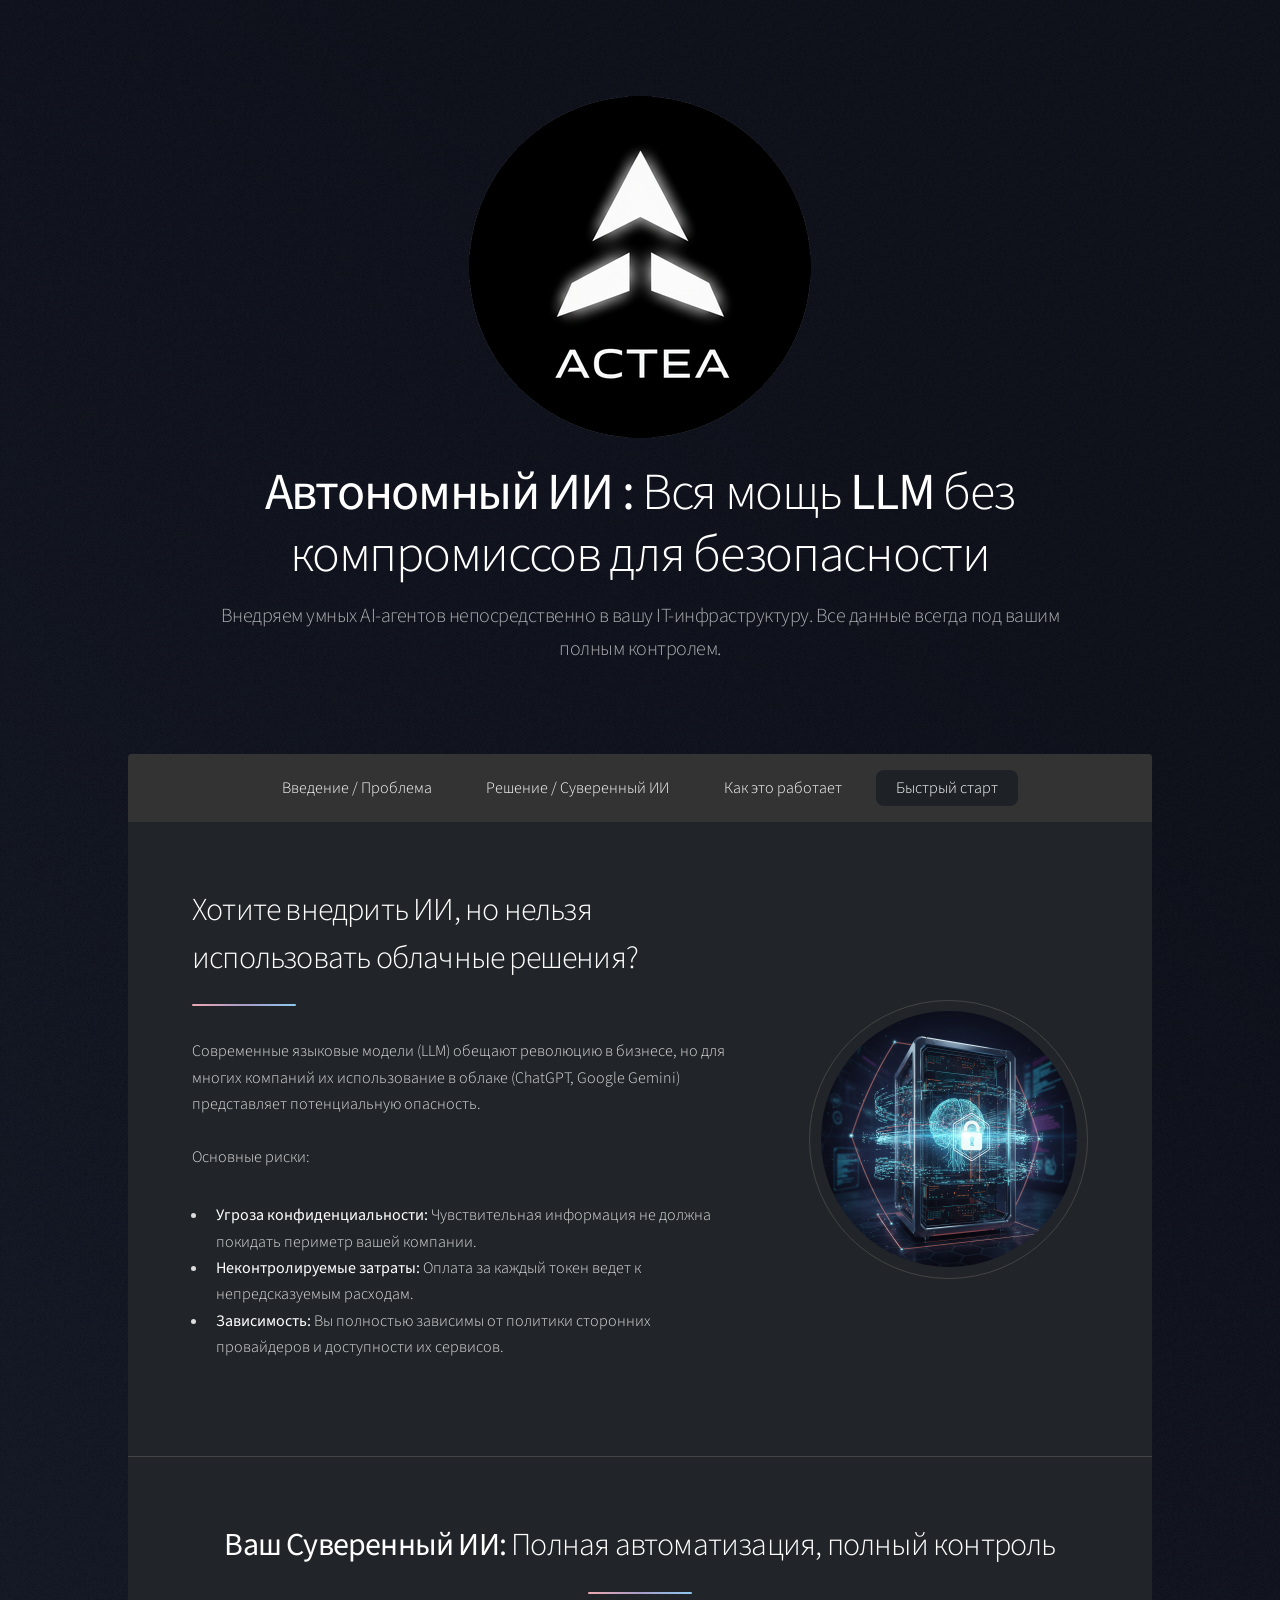
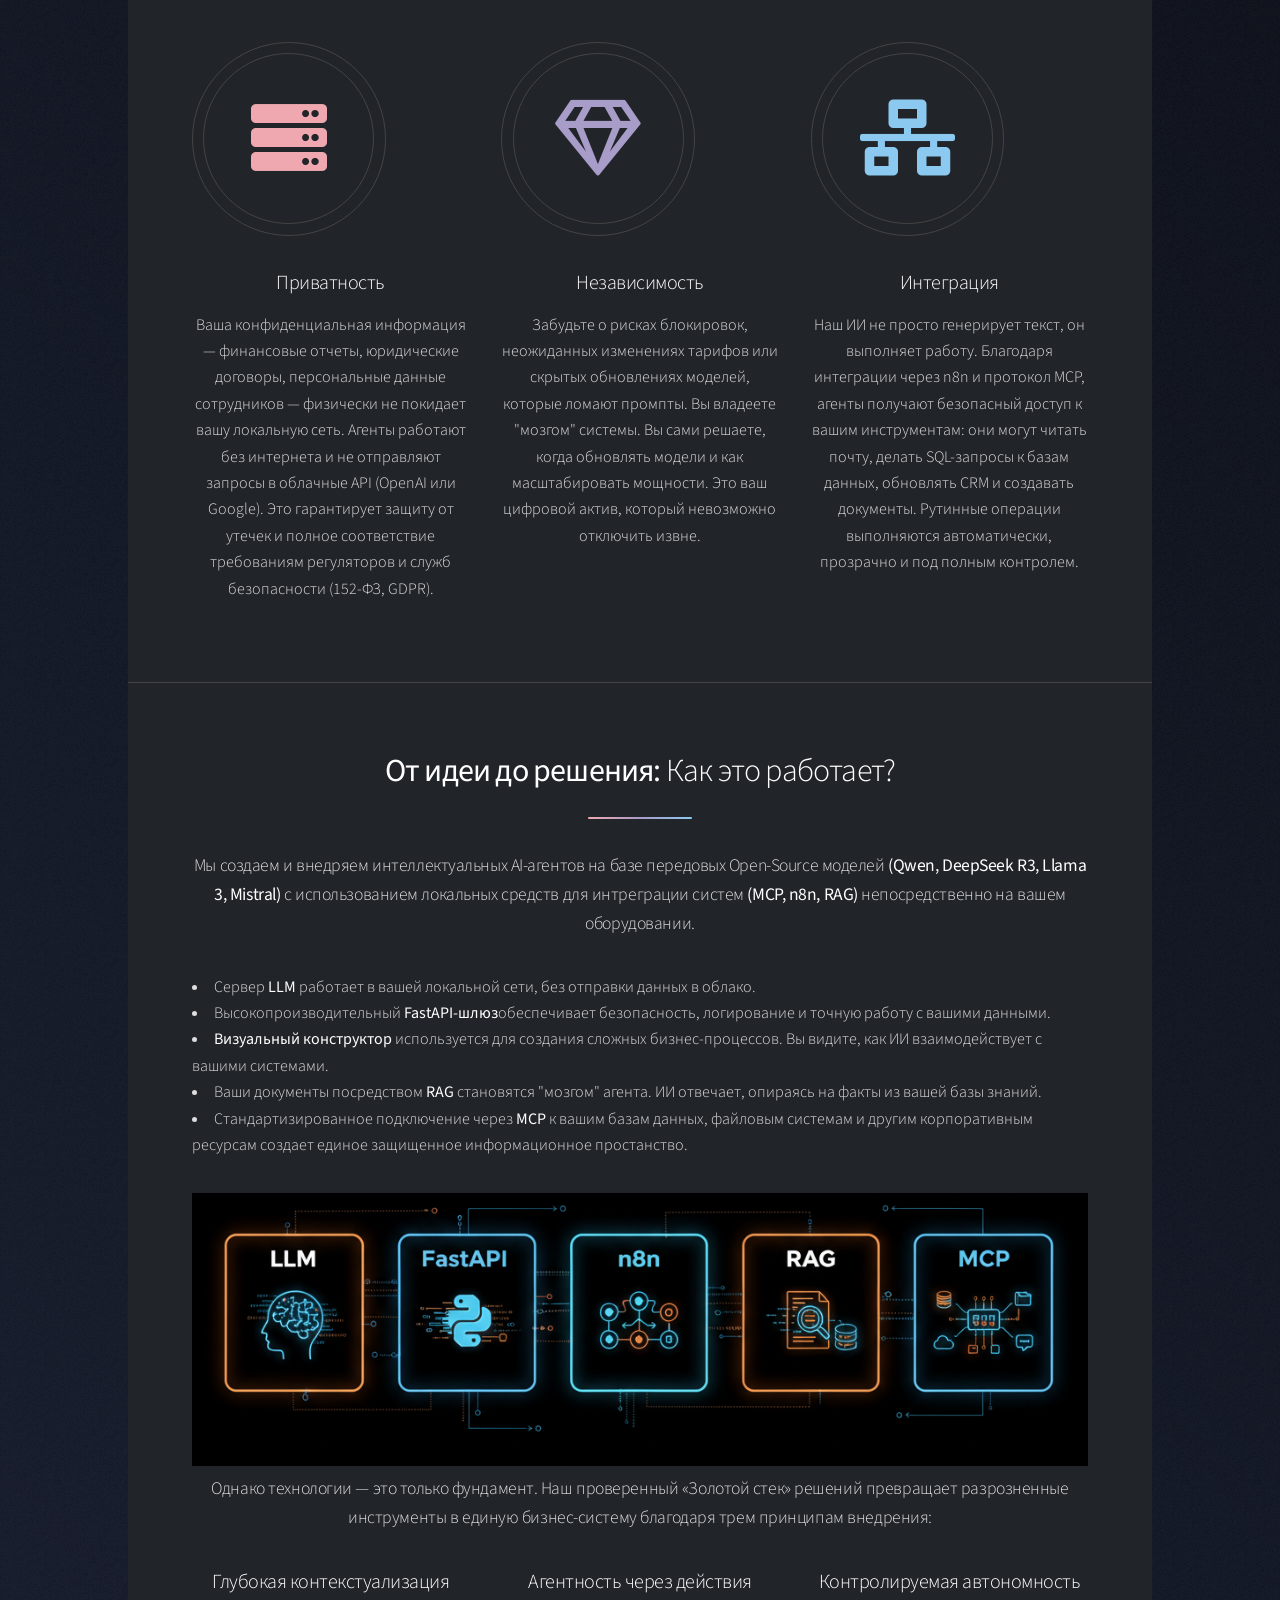
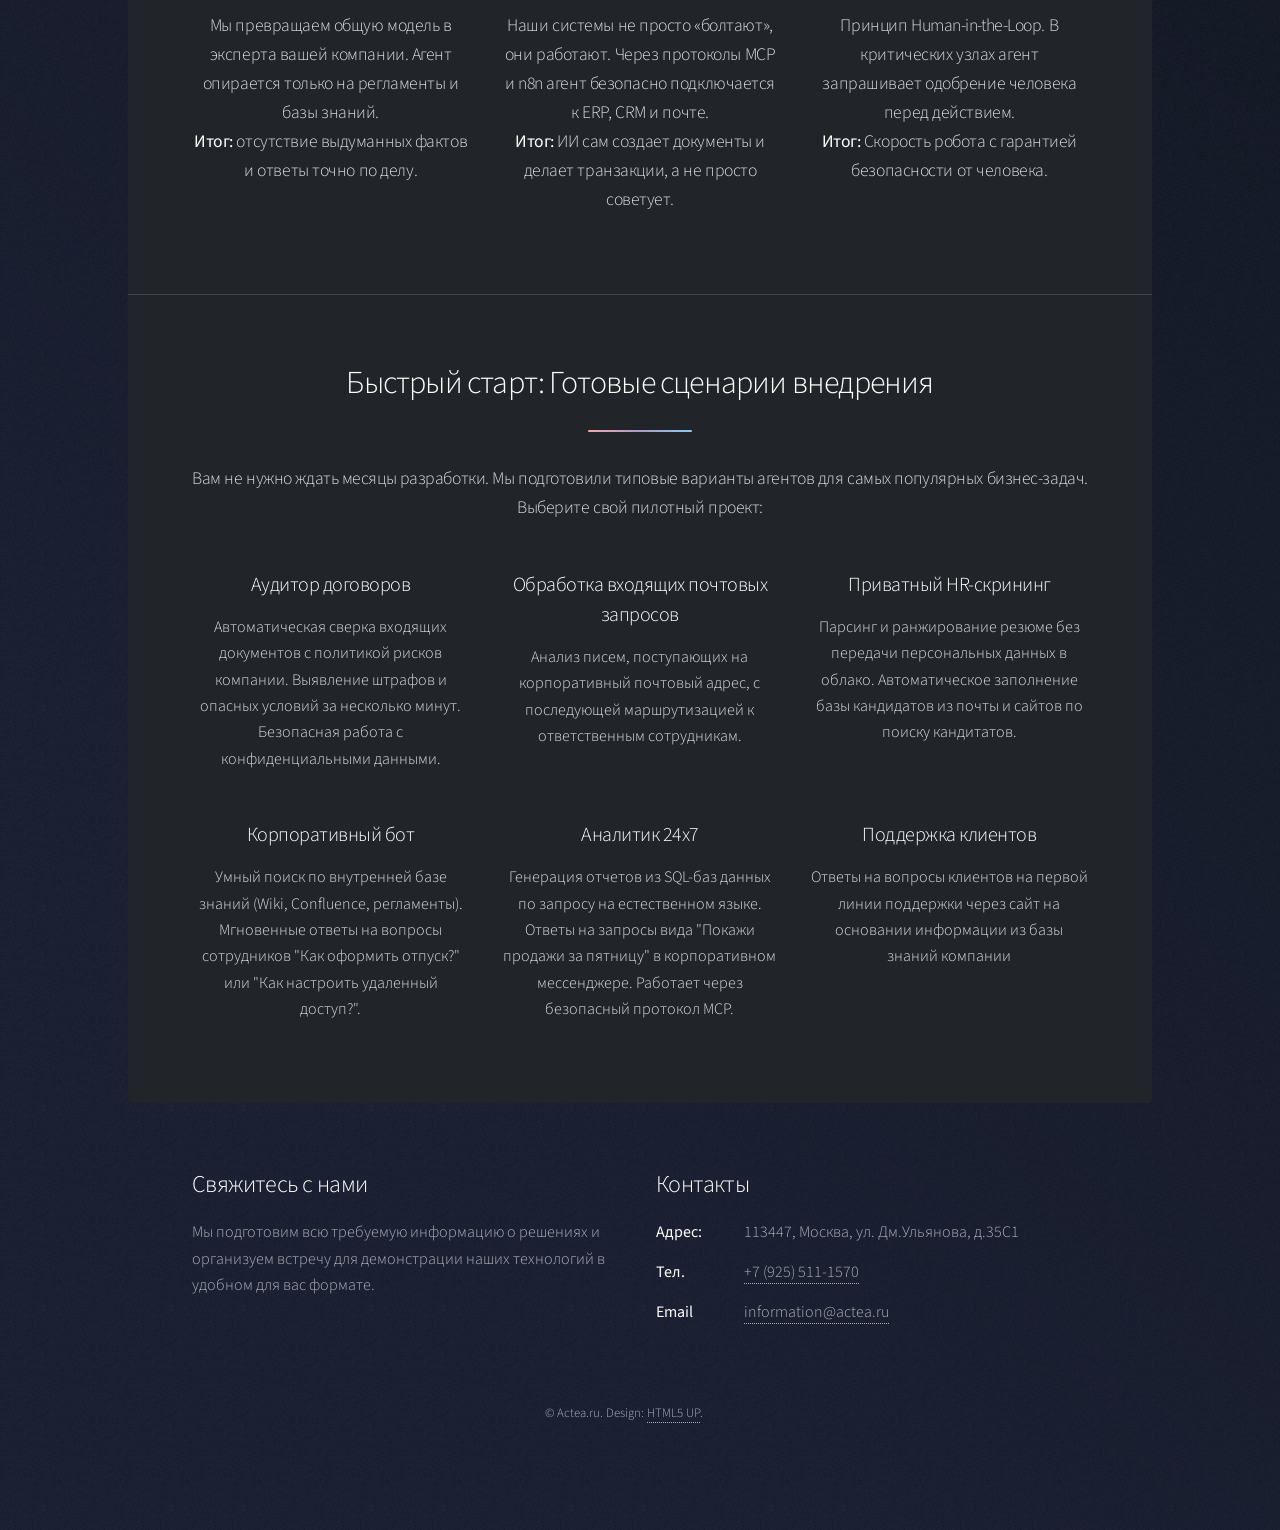
==== index.html @ 03819a0b "tg preview" ====
<!DOCTYPE HTML>

<html>
	<head>
		<title>Actea.ru - AI Агенты внутри компании</title>
		<meta property="og:title" content="Actea.ru - AI Агенты внутри компании" />
		<meta property="og:description" content="Автономный ИИ : Вся мощь LLM без компромиссов для безопасности" />
		<meta property="og:image" content="https://actea.ru" />
		<meta property="og:url" content="https://actea.ru" />
		<meta property="og:type" content="website" />

		<meta charset="utf-8" />
		<meta name="viewport" content="width=device-width, initial-scale=1, user-scalable=no" />
		<link rel="stylesheet" href="assets/css/main.css" />
		<noscript><link rel="stylesheet" href="assets/css/noscript.css" /></noscript>
		<link rel="icon" href="images/favikon.svg" type="image/svg+xml" sizes="any">
	</head>
	<body class="is-preload">


		<!-- Wrapper -->
			<div id="wrapper">

				<!-- Header -->
					<header id="header" class="alt">
						<span class="logo"><img src="images/logo.png" alt="" /></span>
						<h1><strong>Автономный ИИ :</strong> Вся мощь <strong>LLM</strong> без компромиссов для безопасности</h1>
						<p>Внедряем умных AI-агентов непосредственно в вашу IT-инфраструктуру. Все данные всегда под вашим полным контролем.</p>	
					</header>

				<!-- Nav -->
					<nav id="nav">
						<ul>
							<li><a href="#intro" class="active">Введение / Проблема</a></li>
							<li><a href="#first">Решение / Суверенный ИИ</a></li>
							<li><a href="#second">Как это работает</a></li>
							<li><a href="#cta">Быстрый старт</a></li>
						</ul>
					</nav>

				<!-- Main -->
					<div id="main">

						<!-- Introduction -->
							<section id="intro" class="main">
								<div class="spotlight">
									<div class="content">
										<header class="major">
											<h2>Хотите внедрить ИИ, но нельзя использовать облачные решения?</h2>
										</header>
										<p>Современные языковые модели (LLM) обещают революцию в бизнесе, но для многих компаний их использование в облаке (ChatGPT, Google Gemini) представляет потенциальную опасность.<br/><br/>
										Основные риски:
										<ul>  
											<li><strong>Угроза конфиденциальности:</strong> Чувствительная информация не должна покидать периметр вашей компании.</li>
											<li><strong>Неконтролируемые затраты:</strong> Оплата за каждый токен ведет к непредсказуемым расходам.</li>
											<li><strong>Зависимость:</strong> Вы полностью зависимы от политики сторонних провайдеров и доступности их сервисов.</li>
											</p>

									</div>
									<span class="image"><img src="images/pic01.png"  alt="" /></span>
								</div>
							</section>

						<!-- First Section -->
							<section id="first" class="main special">
								<header class="major">
									<h2> <strong>Ваш Суверенный ИИ:</strong> Полная автоматизация, полный контроль</h2>
								</header>
								<ul class="features">
									<li>
										<span class="icon solid major style1 fa-server"></span>
										<h3>Приватность</h3>
										<p>Ваша конфиденциальная информация — финансовые отчеты, юридические договоры, персональные данные сотрудников — физически не покидает вашу локальную сеть. Агенты работают без интернета и не отправляют запросы в облачные API (OpenAI или Google). Это гарантирует защиту от утечек и полное соответствие требованиям регуляторов и служб безопасности (152-ФЗ, GDPR).</p>
									</li>
									<li>
										<span class="icon major style3 fa-gem"></span>
										<h3>Независимость</h3>
										<p>Забудьте о рисках блокировок, неожиданных изменениях тарифов или скрытых обновлениях моделей, которые ломают промпты. Вы владеете "мозгом" системы. Вы сами решаете, когда обновлять модели и как масштабировать мощности. Это ваш цифровой актив, который невозможно отключить извне.</p>
									</li>
									<li>
										<span class="icon solid major style5  fa-network-wired"></span>
										<h3> Интеграция</h3>
										<p>Наш ИИ не просто генерирует текст, он выполняет работу. Благодаря интеграции через n8n и протокол MCP, агенты получают безопасный доступ к вашим инструментам: они могут читать почту, делать SQL-запросы к базам данных, обновлять CRM и создавать документы. Рутинные операции выполняются автоматически, прозрачно и под полным контролем.</p>
									</li>
								</ul>

							</section>

						<!-- Second Section -->
							<section id="second" class="main special">
								<header class="major">
									<h2><strong>От идеи до решения:</strong> Как это работает?</h2>
									<p>Мы создаем и внедряем интеллектуальных AI-агентов на базе передовых Open-Source моделей <strong>(Qwen, DeepSeek R3, Llama 3, Mistral)</strong> с использованием  локальных средств для интреграции систем <strong>(MCP, n8n, RAG)</strong> непосредственно на вашем оборудовании. 
									<li>Сервер <strong>LLM</strong> работает в вашей локальной сети, без отправки данных в облако.
									<li>Высокопроизводительный <strong>FastAPI-шлюз</strong>обеспечивает безопасность, логирование и точную работу с вашими данными. </li>
									<li><strong>Визуальный конструктор</strong> используется для создания сложных бизнес-процессов. Вы видите, как ИИ взаимодействует с вашими системами. </li>
									<li>Ваши документы посредством <strong>RAG</strong> становятся "мозгом" агента. ИИ отвечает, опираясь на факты из вашей базы знаний. </li>
									<li>Стандартизированное подключение через <strong>MCP</strong> к вашим базам данных, файловым системам и другим корпоративным ресурсам создает единое защищенное информационное простанство.</li>
								</p>
								<img src="images/stack.png" style="width: 100%; height: auto;" alt="">

								<p class="major">Однако технологии — это только фундамент. Наш проверенный «Золотой стек» решений превращает разрозненные инструменты в единую бизнес-систему благодаря трем принципам внедрения:</p>

								<ul class="features">
							        <li>
							            <h3>Глубокая контекстуализация</h3>
							            <p>Мы превращаем общую модель в эксперта вашей компании. Агент опирается только на регламенты и базы знаний. </br><strong>Итог:</strong> отсутствие выдуманных фактов и ответы точно по делу.</p>
							        </li>
							        <li>
							            
							            <h3>Агентность через действия</h3>
							            <p>Наши системы не просто «болтают», они работают. Через протоколы MCP и n8n агент безопасно подключается к ERP, CRM и почте. </br><strong>Итог:</strong> ИИ сам создает документы и делает транзакции, а не просто советует.</p>
							        </li>
							        <li>
							            
							            <h3>Контролируемая автономность</h3>
							            <p>Принцип Human-in-the-Loop. В критических узлах агент запрашивает одобрение человека перед действием. </br><strong>Итог:</strong> Скорость робота с гарантией безопасности от человека.</p>
							        </li>
							    </ul>


							</section>

						<!-- Get Started -->
							<section id="cta" class="main special">
								<header class="major">
									<h2>Быстрый старт: Готовые сценарии внедрения</h2>
									<p>Вам не нужно ждать месяцы разработки. Мы подготовили типовые варианты агентов для самых популярных бизнес-задач. Выберите свой пилотный проект:</p>
								</header>

							    <ul class="features">
							        <li>
							            <h3>Аудитор договоров</h3>
							            <p>Автоматическая сверка входящих документов с политикой рисков компании. Выявление штрафов и опасных условий за несколько минут. Безопасная работа с конфиденциальными данными.</p>
							        </li>
							        <li>							            
							            <h3>Обработка входящих почтовых запросов</h3>
							            <p>Анализ писем, поступающих на корпоративный почтовый адрес, с последующей маршрутизацией к ответственным сотрудникам.</p>
							        </li>
							        <li>							            
							            <h3>Приватный HR-скрининг</h3>
							            <p>Парсинг и ранжирование резюме без передачи персональных данных в облако. Автоматическое заполнение базы кандидатов из почты и сайтов по поиску кандитатов.</p>
							        </li>
							        <li>							       
							            <h3>Корпоративный бот</h3>
							            <p>Умный поиск по внутренней базе знаний (Wiki, Confluence, регламенты). Мгновенные ответы на вопросы сотрудников "Как оформить отпуск?" или "Как настроить удаленный доступ?".</p>
							        </li>
							        <li>							            
							            <h3>Аналитик 24х7</h3>
							            <p>Генерация отчетов из SQL-баз данных по запросу на естественном языке. Ответы на запросы вида "Покажи продажи за пятницу" в корпоративном мессенджере. Работает через безопасный протокол MCP.</p>
							        </li>
							        <li>							            
							            <h3>Поддержка клиентов</h3>
							            <p>Ответы на вопросы клиентов на первой линии поддержки через сайт на основании информации из базы знаний компании</p>
							        </li>
							    </ul>
							   
								<footer class="major">

							</section>

					</div>

				<!-- Footer -->
					<footer id="footer">
						<section>
							<h2>Свяжитесь с нами</h2>
							<p>Мы подготовим всю требуемую информацию о решениях и организуем встречу для демонстрации наших технологий в удобном для вас формате.</p>

						</section>
						<section>
							<h2>Контакты</h2>
							<dl class="alt">
								<dt>Адрес:</dt>
								<dd>113447, Москва, ул. Дм.Ульянова, д.35C1</dd>
								<dt>Тел.</dt>
								<dd> 
									<a href="tel:+79255111570">+7 (925) 511-1570</a></dd>
								<dt>Email</dt>
								<dd><a href="mailto:information@actea.ru">information@actea.ru</a></dd>
							</dl>

						</section>
						<p class="copyright">&copy; Actea.ru. Design: <a href="https://html5up.net">HTML5 UP</a>.</p>
					</footer>

			</div>

		<!-- Scripts -->
			<script src="assets/js/jquery.min.js"></script>
			<script src="assets/js/jquery.scrollex.min.js"></script>
			<script src="assets/js/jquery.scrolly.min.js"></script>
			<script src="assets/js/browser.min.js"></script>
			<script src="assets/js/breakpoints.min.js"></script>
			<script src="assets/js/util.js"></script>
			<script src="assets/js/main.js"></script>

	</body>
</html>
---- assets/css/main.css ----
@import url(fontawesome-all.min.css);
@import 'https://fonts.googleapis.com/css?family=Source+Sans+Pro:300,400';

/*
	Stellar by HTML5 UP
	html5up.net | @ajlkn
	Free for personal and commercial use under the CCA 3.0 license (html5up.net/license)
*/

html, body, div, span, applet, object,
iframe, h1, h2, h3, h4, h5, h6, p, blockquote,
pre, a, abbr, acronym, address, big, cite,
code, del, dfn, em, img, ins, kbd, q, s, samp,
small, strike, strong, sub, sup, tt, var, b,
u, i, center, dl, dt, dd, ol, ul, li, fieldset,
form, label, legend, table, caption, tbody,
tfoot, thead, tr, th, td, article, aside,
canvas, details, embed, figure, figcaption,
footer, header, hgroup, menu, nav, output, ruby,
section, summary, time, mark, audio, video {
	margin: 0;
	padding: 0;
	border: 0;
	font-size: 100%;
	font: inherit;
	vertical-align: baseline;}

article, aside, details, figcaption, figure,
footer, header, hgroup, menu, nav, section {
	display: block;}

body {
	line-height: 1;
}

ol, ul {
	list-style: none;
}

blockquote, q {
	quotes: none;
}

	blockquote:before, blockquote:after, q:before, q:after {
		content: '';
		content: none;
	}

table {
	border-collapse: collapse;
	border-spacing: 0;
}

body {
	-webkit-text-size-adjust: none;
}

mark {
	background-color: transparent;
	color: inherit;
}

input::-moz-focus-inner {
	border: 0;
	padding: 0;
}

input, select, textarea {
	-moz-appearance: none;
	-webkit-appearance: none;
	-ms-appearance: none;
	appearance: none;
}

/* Basic */

	@-ms-viewport {
		width: device-width;
	}

	body {
		-ms-overflow-style: scrollbar;
	}

	@media screen and (max-width: 480px) {

		html, body {
			min-width: 320px;
		}

	}

	html {
		box-sizing: border-box;
	}

	*, *:before, *:after {
		box-sizing: inherit;
	}

	body {
		background-color: #0f111a;
		background-image: url("images/overlay.png"), -moz-linear-gradient(45deg, #161b2c 15%, #0a0c14 85%);
		background-image: url("images/overlay.png"), -webkit-linear-gradient(45deg, #161b2c 15%, #0a0c14 85%);
		background-image: url("images/overlay.png"), -ms-linear-gradient(45deg, #161b2c 15%, #0a0c14 85%);
		background-image: url("images/overlay.png"), linear-gradient(45deg, #161b2c 15%, #0a0c14 85%);
	}

		body.is-preload *, body.is-preload *:before, body.is-preload *:after {
			-moz-animation: none !important;
			-webkit-animation: none !important;
			-ms-animation: none !important;
			animation: none !important;
			-moz-transition: none !important;
			-webkit-transition: none !important;
			-ms-transition: none !important;
			transition: none !important;
		}

/* Type */

	body {
		background-color: #0f111a;
		color: rgba(255, 255, 255, 0.65);
	}

	body, input, select, textarea {
		font-family: "Source Sans Pro", Helvetica, sans-serif;
		font-size: 17pt;
		font-weight: 300;
		line-height: 1.65;
	}

		@media screen and (max-width: 1680px) {

			body, input, select, textarea {
				font-size: 14pt;
			}

		}

		@media screen and (max-width: 1280px) {

			body, input, select, textarea {
				font-size: 12pt;
			}

		}

		@media screen and (max-width: 360px) {

			body, input, select, textarea {
				font-size: 11pt;
			}

		}

	a {
		-moz-transition: color 0.2s ease, border-bottom 0.2s ease;
		-webkit-transition: color 0.2s ease, border-bottom 0.2s ease;
		-ms-transition: color 0.2s ease, border-bottom 0.2s ease;
		transition: color 0.2s ease, border-bottom 0.2s ease;
		text-decoration: none;
		border-bottom: dotted 1px;
		color: inherit;
	}

		a:hover {
			border-bottom-color: transparent;
		}

	strong, b {
		font-weight: 400;
	}

	em, i {
		font-style: italic;
	}

	p {
		margin: 0 0 2em 0;
	}

		p.content {
			-moz-columns: 20em 2;
			-webkit-columns: 20em 2;
			-ms-columns: 20em 2;
			columns: 20em 2;
			-moz-column-gap: 2em;
			-webkit-column-gap: 2em;
			-ms-column-gap: 2em;
			column-gap: 2em;
			text-align: justify;
		}

	h1, h2, h3, h4, h5, h6 {
		font-weight: 300;
		line-height: 1.5;
		margin: 0 0 0.7em 0;
		letter-spacing: -0.025em;
	}

		h1 a, h2 a, h3 a, h4 a, h5 a, h6 a {
			color: inherit;
			text-decoration: none;
		}

	h1 {
		font-size: 2.5em;
		line-height: 1.2;
	}

	h2 {
		font-size: 1.5em;
	}

	h3 {
		font-size: 1.25em;
		text-align: center;
	}

	h4 {
		font-size: 1.1em;
	}

	h5 {
		font-size: 0.9em;
	}

	h6 {
		font-size: 0.7em;
	}

	@media screen and (max-width: 736px) {

		h1 {
			font-size: 2em;
		}

	}

	sub {
		font-size: 0.8em;
		position: relative;
		top: 0.5em;
	}

	sup {
		font-size: 0.8em;
		position: relative;
		top: -0.5em;
	}

	blockquote {
		border-left: solid 4px;
		font-style: italic;
		margin: 0 0 2em 0;
		padding: 0.5em 0 0.5em 2em;
	}

	code {
		border-radius: 8px;
		border: solid 1px;
		font-family: "Courier New", monospace;
		font-size: 0.9em;
		margin: 0 0.25em;
		padding: 0.25em 0.65em;
	}

	pre {
		-webkit-overflow-scrolling: touch;
		font-family: "Courier New", monospace;
		font-size: 0.9em;
		margin: 0 0 2em 0;
	}

		pre code {
			display: block;
			line-height: 1.75;
			padding: 1em 1.5em;
			overflow-x: auto;
		}

	hr {
		border: 0;
		border-bottom: solid 1px;
		margin: 2em 0;
	}

		hr.major {
			margin: 3em 0;
		}

	.align-left {
		text-align: left;
	}

	.align-center {
		text-align: center;
	}

	.align-right {
		text-align: right;
	}

	input, select, textarea {
		color: #ffffff;
	}

	a:hover {
		color: #ffffff;
	}

	strong, b {
		color: #ffffff;
	}

	h1, h2, h3, h4, h5, h6 {
		color: #ffffff;
	}

	blockquote {
		border-left-color: rgba(255, 255, 255, 0.35);
	}

	code {
		background: rgba(255, 255, 255, 0.075);
		border-color: rgba(255, 255, 255, 0.35);
	}

	hr {
		border-bottom-color: rgba(255, 255, 255, 0.35);
	}

/* Row */

	.row {
		display: flex;
		flex-wrap: wrap;
		box-sizing: border-box;
		align-items: stretch;
	}

		.row > * {
			box-sizing: border-box;
		}

		.row.gtr-uniform > * > :last-child {
			margin-bottom: 0;
		}

		.row.aln-left {
			justify-content: flex-start;
		}

		.row.aln-center {
			justify-content: center;
		}

		.row.aln-right {
			justify-content: flex-end;
		}

		.row.aln-top {
			align-items: flex-start;
		}

		.row.aln-middle {
			align-items: center;
		}

		.row.aln-bottom {
			align-items: flex-end;
		}

		.row > .imp {
			order: -1;
		}

		.row > .col-1 {
			width: 8.33333%;
		}

		.row > .off-1 {
			margin-left: 8.33333%;
		}

		.row > .col-2 {
			width: 16.66667%;
		}

		.row > .off-2 {
			margin-left: 16.66667%;
		}

		.row > .col-3 {
			width: 25%;
		}

		.row > .off-3 {
			margin-left: 25%;
		}

		.row > .col-4 {
			width: 33.33333%;
		}

		.row > .off-4 {
			margin-left: 33.33333%;
		}

		.row > .col-5 {
			width: 41.66667%;
		}

		.row > .off-5 {
			margin-left: 41.66667%;
		}

		.row > .col-6 {
			width: 50%;
		}

		.row > .off-6 {
			margin-left: 50%;
		}

		.row > .col-7 {
			width: 58.33333%;
		}

		.row > .off-7 {
			margin-left: 58.33333%;
		}

		.row > .col-8 {
			width: 66.66667%;
		}

		.row > .off-8 {
			margin-left: 66.66667%;
		}

		.row > .col-9 {
			width: 75%;
		}

		.row > .off-9 {
			margin-left: 75%;
		}

		.row > .col-10 {
			width: 83.33333%;
		}

		.row > .off-10 {
			margin-left: 83.33333%;
		}

		.row > .col-11 {
			width: 91.66667%;
		}

		.row > .off-11 {
			margin-left: 91.66667%;
		}

		.row > .col-12 {
			width: 100%;
		}

		.row > .off-12 {
			margin-left: 100%;
		}

		.row.gtr-0 {
			margin-top: 0;
			margin-left: 0em;
		}

			.row.gtr-0 > * {
				padding: 0 0 0 0em;
			}

			.row.gtr-0.gtr-uniform {
				margin-top: 0em;
			}

				.row.gtr-0.gtr-uniform > * {
					padding-top: 0em;
				}

		.row.gtr-25 {
			margin-top: 0;
			margin-left: -0.375em;
		}

			.row.gtr-25 > * {
				padding: 0 0 0 0.375em;
			}

			.row.gtr-25.gtr-uniform {
				margin-top: -0.375em;
			}

				.row.gtr-25.gtr-uniform > * {
					padding-top: 0.375em;
				}

		.row.gtr-50 {
			margin-top: 0;
			margin-left: -0.75em;
		}

			.row.gtr-50 > * {
				padding: 0 0 0 0.75em;
			}

			.row.gtr-50.gtr-uniform {
				margin-top: -0.75em;
			}

				.row.gtr-50.gtr-uniform > * {
					padding-top: 0.75em;
				}

		.row {
			margin-top: 0;
			margin-left: -1.5em;
		}

			.row > * {
				padding: 0 0 0 1.5em;
			}

			.row.gtr-uniform {
				margin-top: -1.5em;
			}

				.row.gtr-uniform > * {
					padding-top: 1.5em;
				}

		.row.gtr-150 {
			margin-top: 0;
			margin-left: -2.25em;
		}

			.row.gtr-150 > * {
				padding: 0 0 0 2.25em;
			}

			.row.gtr-150.gtr-uniform {
				margin-top: -2.25em;
			}

				.row.gtr-150.gtr-uniform > * {
					padding-top: 2.25em;
				}

		.row.gtr-200 {
			margin-top: 0;
			margin-left: -3em;
		}

			.row.gtr-200 > * {
				padding: 0 0 0 3em;
			}

			.row.gtr-200.gtr-uniform {
				margin-top: -3em;
			}

				.row.gtr-200.gtr-uniform > * {
					padding-top: 3em;
				}

		@media screen and (max-width: 1680px) {

			.row {
				display: flex;
				flex-wrap: wrap;
				box-sizing: border-box;
				align-items: stretch;
			}

				.row > * {
					box-sizing: border-box;
				}

				.row.gtr-uniform > * > :last-child {
					margin-bottom: 0;
				}

				.row.aln-left {
					justify-content: flex-start;
				}

				.row.aln-center {
					justify-content: center;
				}

				.row.aln-right {
					justify-content: flex-end;
				}

				.row.aln-top {
					align-items: flex-start;
				}

				.row.aln-middle {
					align-items: center;
				}

				.row.aln-bottom {
					align-items: flex-end;
				}

				.row > .imp-xlarge {
					order: -1;
				}

				.row > .col-1-xlarge {
					width: 8.33333%;
				}

				.row > .off-1-xlarge {
					margin-left: 8.33333%;
				}

				.row > .col-2-xlarge {
					width: 16.66667%;
				}

				.row > .off-2-xlarge {
					margin-left: 16.66667%;
				}

				.row > .col-3-xlarge {
					width: 25%;
				}

				.row > .off-3-xlarge {
					margin-left: 25%;
				}

				.row > .col-4-xlarge {
					width: 33.33333%;
				}

				.row > .off-4-xlarge {
					margin-left: 33.33333%;
				}

				.row > .col-5-xlarge {
					width: 41.66667%;
				}

				.row > .off-5-xlarge {
					margin-left: 41.66667%;
				}

				.row > .col-6-xlarge {
					width: 50%;
				}

				.row > .off-6-xlarge {
					margin-left: 50%;
				}

				.row > .col-7-xlarge {
					width: 58.33333%;
				}

				.row > .off-7-xlarge {
					margin-left: 58.33333%;
				}

				.row > .col-8-xlarge {
					width: 66.66667%;
				}

				.row > .off-8-xlarge {
					margin-left: 66.66667%;
				}

				.row > .col-9-xlarge {
					width: 75%;
				}

				.row > .off-9-xlarge {
					margin-left: 75%;
				}

				.row > .col-10-xlarge {
					width: 83.33333%;
				}

				.row > .off-10-xlarge {
					margin-left: 83.33333%;
				}

				.row > .col-11-xlarge {
					width: 91.66667%;
				}

				.row > .off-11-xlarge {
					margin-left: 91.66667%;
				}

				.row > .col-12-xlarge {
					width: 100%;
				}

				.row > .off-12-xlarge {
					margin-left: 100%;
				}

				.row.gtr-0 {
					margin-top: 0;
					margin-left: 0em;
				}

					.row.gtr-0 > * {
						padding: 0 0 0 0em;
					}

					.row.gtr-0.gtr-uniform {
						margin-top: 0em;
					}

						.row.gtr-0.gtr-uniform > * {
							padding-top: 0em;
						}

				.row.gtr-25 {
					margin-top: 0;
					margin-left: -0.375em;
				}

					.row.gtr-25 > * {
						padding: 0 0 0 0.375em;
					}

					.row.gtr-25.gtr-uniform {
						margin-top: -0.375em;
					}

						.row.gtr-25.gtr-uniform > * {
							padding-top: 0.375em;
						}

				.row.gtr-50 {
					margin-top: 0;
					margin-left: -0.75em;
				}

					.row.gtr-50 > * {
						padding: 0 0 0 0.75em;
					}

					.row.gtr-50.gtr-uniform {
						margin-top: -0.75em;
					}

						.row.gtr-50.gtr-uniform > * {
							padding-top: 0.75em;
						}

				.row {
					margin-top: 0;
					margin-left: -1.5em;
				}

					.row > * {
						padding: 0 0 0 1.5em;
					}

					.row.gtr-uniform {
						margin-top: -1.5em;
					}

						.row.gtr-uniform > * {
							padding-top: 1.5em;
						}

				.row.gtr-150 {
					margin-top: 0;
					margin-left: -2.25em;
				}

					.row.gtr-150 > * {
						padding: 0 0 0 2.25em;
					}

					.row.gtr-150.gtr-uniform {
						margin-top: -2.25em;
					}

						.row.gtr-150.gtr-uniform > * {
							padding-top: 2.25em;
						}

				.row.gtr-200 {
					margin-top: 0;
					margin-left: -3em;
				}

					.row.gtr-200 > * {
						padding: 0 0 0 3em;
					}

					.row.gtr-200.gtr-uniform {
						margin-top: -3em;
					}

						.row.gtr-200.gtr-uniform > * {
							padding-top: 3em;
						}

		}

		@media screen and (max-width: 1280px) {

			.row {
				display: flex;
				flex-wrap: wrap;
				box-sizing: border-box;
				align-items: stretch;
			}

				.row > * {
					box-sizing: border-box;
				}

				.row.gtr-uniform > * > :last-child {
					margin-bottom: 0;
				}

				.row.aln-left {
					justify-content: flex-start;
				}

				.row.aln-center {
					justify-content: center;
				}

				.row.aln-right {
					justify-content: flex-end;
				}

				.row.aln-top {
					align-items: flex-start;
				}

				.row.aln-middle {
					align-items: center;
				}

				.row.aln-bottom {
					align-items: flex-end;
				}

				.row > .imp-large {
					order: -1;
				}

				.row > .col-1-large {
					width: 8.33333%;
				}

				.row > .off-1-large {
					margin-left: 8.33333%;
				}

				.row > .col-2-large {
					width: 16.66667%;
				}

				.row > .off-2-large {
					margin-left: 16.66667%;
				}

				.row > .col-3-large {
					width: 25%;
				}

				.row > .off-3-large {
					margin-left: 25%;
				}

				.row > .col-4-large {
					width: 33.33333%;
				}

				.row > .off-4-large {
					margin-left: 33.33333%;
				}

				.row > .col-5-large {
					width: 41.66667%;
				}

				.row > .off-5-large {
					margin-left: 41.66667%;
				}

				.row > .col-6-large {
					width: 50%;
				}

				.row > .off-6-large {
					margin-left: 50%;
				}

				.row > .col-7-large {
					width: 58.33333%;
				}

				.row > .off-7-large {
					margin-left: 58.33333%;
				}

				.row > .col-8-large {
					width: 66.66667%;
				}

				.row > .off-8-large {
					margin-left: 66.66667%;
				}

				.row > .col-9-large {
					width: 75%;
				}

				.row > .off-9-large {
					margin-left: 75%;
				}

				.row > .col-10-large {
					width: 83.33333%;
				}

				.row > .off-10-large {
					margin-left: 83.33333%;
				}

				.row > .col-11-large {
					width: 91.66667%;
				}

				.row > .off-11-large {
					margin-left: 91.66667%;
				}

				.row > .col-12-large {
					width: 100%;
				}

				.row > .off-12-large {
					margin-left: 100%;
				}

				.row.gtr-0 {
					margin-top: 0;
					margin-left: 0em;
				}

					.row.gtr-0 > * {
						padding: 0 0 0 0em;
					}

					.row.gtr-0.gtr-uniform {
						margin-top: 0em;
					}

						.row.gtr-0.gtr-uniform > * {
							padding-top: 0em;
						}

				.row.gtr-25 {
					margin-top: 0;
					margin-left: -0.375em;
				}

					.row.gtr-25 > * {
						padding: 0 0 0 0.375em;
					}

					.row.gtr-25.gtr-uniform {
						margin-top: -0.375em;
					}

						.row.gtr-25.gtr-uniform > * {
							padding-top: 0.375em;
						}

				.row.gtr-50 {
					margin-top: 0;
					margin-left: -0.75em;
				}

					.row.gtr-50 > * {
						padding: 0 0 0 0.75em;
					}

					.row.gtr-50.gtr-uniform {
						margin-top: -0.75em;
					}

						.row.gtr-50.gtr-uniform > * {
							padding-top: 0.75em;
						}

				.row {
					margin-top: 0;
					margin-left: -1.5em;
				}

					.row > * {
						padding: 0 0 0 1.5em;
					}

					.row.gtr-uniform {
						margin-top: -1.5em;
					}

						.row.gtr-uniform > * {
							padding-top: 1.5em;
						}

				.row.gtr-150 {
					margin-top: 0;
					margin-left: -2.25em;
				}

					.row.gtr-150 > * {
						padding: 0 0 0 2.25em;
					}

					.row.gtr-150.gtr-uniform {
						margin-top: -2.25em;
					}

						.row.gtr-150.gtr-uniform > * {
							padding-top: 2.25em;
						}

				.row.gtr-200 {
					margin-top: 0;
					margin-left: -3em;
				}

					.row.gtr-200 > * {
						padding: 0 0 0 3em;
					}

					.row.gtr-200.gtr-uniform {
						margin-top: -3em;
					}

						.row.gtr-200.gtr-uniform > * {
							padding-top: 3em;
						}

		}

		@media screen and (max-width: 980px) {

			.row {
				display: flex;
				flex-wrap: wrap;
				box-sizing: border-box;
				align-items: stretch;
			}

				.row > * {
					box-sizing: border-box;
				}

				.row.gtr-uniform > * > :last-child {
					margin-bottom: 0;
				}

				.row.aln-left {
					justify-content: flex-start;
				}

				.row.aln-center {
					justify-content: center;
				}

				.row.aln-right {
					justify-content: flex-end;
				}

				.row.aln-top {
					align-items: flex-start;
				}

				.row.aln-middle {
					align-items: center;
				}

				.row.aln-bottom {
					align-items: flex-end;
				}

				.row > .imp-medium {
					order: -1;
				}

				.row > .col-1-medium {
					width: 8.33333%;
				}

				.row > .off-1-medium {
					margin-left: 8.33333%;
				}

				.row > .col-2-medium {
					width: 16.66667%;
				}

				.row > .off-2-medium {
					margin-left: 16.66667%;
				}

				.row > .col-3-medium {
					width: 25%;
				}

				.row > .off-3-medium {
					margin-left: 25%;
				}

				.row > .col-4-medium {
					width: 33.33333%;
				}

				.row > .off-4-medium {
					margin-left: 33.33333%;
				}

				.row > .col-5-medium {
					width: 41.66667%;
				}

				.row > .off-5-medium {
					margin-left: 41.66667%;
				}

				.row > .col-6-medium {
					width: 50%;
				}

				.row > .off-6-medium {
					margin-left: 50%;
				}

				.row > .col-7-medium {
					width: 58.33333%;
				}

				.row > .off-7-medium {
					margin-left: 58.33333%;
				}

				.row > .col-8-medium {
					width: 66.66667%;
				}

				.row > .off-8-medium {
					margin-left: 66.66667%;
				}

				.row > .col-9-medium {
					width: 75%;
				}

				.row > .off-9-medium {
					margin-left: 75%;
				}

				.row > .col-10-medium {
					width: 83.33333%;
				}

				.row > .off-10-medium {
					margin-left: 83.33333%;
				}

				.row > .col-11-medium {
					width: 91.66667%;
				}

				.row > .off-11-medium {
					margin-left: 91.66667%;
				}

				.row > .col-12-medium {
					width: 100%;
				}

				.row > .off-12-medium {
					margin-left: 100%;
				}

				.row.gtr-0 {
					margin-top: 0;
					margin-left: 0em;
				}

					.row.gtr-0 > * {
						padding: 0 0 0 0em;
					}

					.row.gtr-0.gtr-uniform {
						margin-top: 0em;
					}

						.row.gtr-0.gtr-uniform > * {
							padding-top: 0em;
						}

				.row.gtr-25 {
					margin-top: 0;
					margin-left: -0.375em;
				}

					.row.gtr-25 > * {
						padding: 0 0 0 0.375em;
					}

					.row.gtr-25.gtr-uniform {
						margin-top: -0.375em;
					}

						.row.gtr-25.gtr-uniform > * {
							padding-top: 0.375em;
						}

				.row.gtr-50 {
					margin-top: 0;
					margin-left: -0.75em;
				}

					.row.gtr-50 > * {
						padding: 0 0 0 0.75em;
					}

					.row.gtr-50.gtr-uniform {
						margin-top: -0.75em;
					}

						.row.gtr-50.gtr-uniform > * {
							padding-top: 0.75em;
						}

				.row {
					margin-top: 0;
					margin-left: -1.5em;
				}

					.row > * {
						padding: 0 0 0 1.5em;
					}

					.row.gtr-uniform {
						margin-top: -1.5em;
					}

						.row.gtr-uniform > * {
							padding-top: 1.5em;
						}

				.row.gtr-150 {
					margin-top: 0;
					margin-left: -2.25em;
				}

					.row.gtr-150 > * {
						padding: 0 0 0 2.25em;
					}

					.row.gtr-150.gtr-uniform {
						margin-top: -2.25em;
					}

						.row.gtr-150.gtr-uniform > * {
							padding-top: 2.25em;
						}

				.row.gtr-200 {
					margin-top: 0;
					margin-left: -3em;
				}

					.row.gtr-200 > * {
						padding: 0 0 0 3em;
					}

					.row.gtr-200.gtr-uniform {
						margin-top: -3em;
					}

						.row.gtr-200.gtr-uniform > * {
							padding-top: 3em;
						}

		}

		@media screen and (max-width: 736px) {

			.row {
				display: flex;
				flex-wrap: wrap;
				box-sizing: border-box;
				align-items: stretch;
			}

				.row > * {
					box-sizing: border-box;
				}

				.row.gtr-uniform > * > :last-child {
					margin-bottom: 0;
				}

				.row.aln-left {
					justify-content: flex-start;
				}

				.row.aln-center {
					justify-content: center;
				}

				.row.aln-right {
					justify-content: flex-end;
				}

				.row.aln-top {
					align-items: flex-start;
				}

				.row.aln-middle {
					align-items: center;
				}

				.row.aln-bottom {
					align-items: flex-end;
				}

				.row > .imp-small {
					order: -1;
				}

				.row > .col-1-small {
					width: 8.33333%;
				}

				.row > .off-1-small {
					margin-left: 8.33333%;
				}

				.row > .col-2-small {
					width: 16.66667%;
				}

				.row > .off-2-small {
					margin-left: 16.66667%;
				}

				.row > .col-3-small {
					width: 25%;
				}

				.row > .off-3-small {
					margin-left: 25%;
				}

				.row > .col-4-small {
					width: 33.33333%;
				}

				.row > .off-4-small {
					margin-left: 33.33333%;
				}

				.row > .col-5-small {
					width: 41.66667%;
				}

				.row > .off-5-small {
					margin-left: 41.66667%;
				}

				.row > .col-6-small {
					width: 50%;
				}

				.row > .off-6-small {
					margin-left: 50%;
				}

				.row > .col-7-small {
					width: 58.33333%;
				}

				.row > .off-7-small {
					margin-left: 58.33333%;
				}

				.row > .col-8-small {
					width: 66.66667%;
				}

				.row > .off-8-small {
					margin-left: 66.66667%;
				}

				.row > .col-9-small {
					width: 75%;
				}

				.row > .off-9-small {
					margin-left: 75%;
				}

				.row > .col-10-small {
					width: 83.33333%;
				}

				.row > .off-10-small {
					margin-left: 83.33333%;
				}

				.row > .col-11-small {
					width: 91.66667%;
				}

				.row > .off-11-small {
					margin-left: 91.66667%;
				}

				.row > .col-12-small {
					width: 100%;
				}

				.row > .off-12-small {
					margin-left: 100%;
				}

				.row.gtr-0 {
					margin-top: 0;
					margin-left: 0em;
				}

					.row.gtr-0 > * {
						padding: 0 0 0 0em;
					}

					.row.gtr-0.gtr-uniform {
						margin-top: 0em;
					}

						.row.gtr-0.gtr-uniform > * {
							padding-top: 0em;
						}

				.row.gtr-25 {
					margin-top: 0;
					margin-left: -0.25em;
				}

					.row.gtr-25 > * {
						padding: 0 0 0 0.25em;
					}

					.row.gtr-25.gtr-uniform {
						margin-top: -0.25em;
					}

						.row.gtr-25.gtr-uniform > * {
							padding-top: 0.25em;
						}

				.row.gtr-50 {
					margin-top: 0;
					margin-left: -0.5em;
				}

					.row.gtr-50 > * {
						padding: 0 0 0 0.5em;
					}

					.row.gtr-50.gtr-uniform {
						margin-top: -0.5em;
					}

						.row.gtr-50.gtr-uniform > * {
							padding-top: 0.5em;
						}

				.row {
					margin-top: 0;
					margin-left: -1em;
				}

					.row > * {
						padding: 0 0 0 1em;
					}

					.row.gtr-uniform {
						margin-top: -1em;
					}

						.row.gtr-uniform > * {
							padding-top: 1em;
						}

				.row.gtr-150 {
					margin-top: 0;
					margin-left: -1.5em;
				}

					.row.gtr-150 > * {
						padding: 0 0 0 1.5em;
					}

					.row.gtr-150.gtr-uniform {
						margin-top: -1.5em;
					}

						.row.gtr-150.gtr-uniform > * {
							padding-top: 1.5em;
						}

				.row.gtr-200 {
					margin-top: 0;
					margin-left: -2em;
				}

					.row.gtr-200 > * {
						padding: 0 0 0 2em;
					}

					.row.gtr-200.gtr-uniform {
						margin-top: -2em;
					}

						.row.gtr-200.gtr-uniform > * {
							padding-top: 2em;
						}

		}

		@media screen and (max-width: 480px) {

			.row {
				display: flex;
				flex-wrap: wrap;
				box-sizing: border-box;
				align-items: stretch;
			}

				.row > * {
					box-sizing: border-box;
				}

				.row.gtr-uniform > * > :last-child {
					margin-bottom: 0;
				}

				.row.aln-left {
					justify-content: flex-start;
				}

				.row.aln-center {
					justify-content: center;
				}

				.row.aln-right {
					justify-content: flex-end;
				}

				.row.aln-top {
					align-items: flex-start;
				}

				.row.aln-middle {
					align-items: center;
				}

				.row.aln-bottom {
					align-items: flex-end;
				}

				.row > .imp-xsmall {
					order: -1;
				}

				.row > .col-1-xsmall {
					width: 8.33333%;
				}

				.row > .off-1-xsmall {
					margin-left: 8.33333%;
				}

				.row > .col-2-xsmall {
					width: 16.66667%;
				}

				.row > .off-2-xsmall {
					margin-left: 16.66667%;
				}

				.row > .col-3-xsmall {
					width: 25%;
				}

				.row > .off-3-xsmall {
					margin-left: 25%;
				}

				.row > .col-4-xsmall {
					width: 33.33333%;
				}

				.row > .off-4-xsmall {
					margin-left: 33.33333%;
				}

				.row > .col-5-xsmall {
					width: 41.66667%;
				}

				.row > .off-5-xsmall {
					margin-left: 41.66667%;
				}

				.row > .col-6-xsmall {
					width: 50%;
				}

				.row > .off-6-xsmall {
					margin-left: 50%;
				}

				.row > .col-7-xsmall {
					width: 58.33333%;
				}

				.row > .off-7-xsmall {
					margin-left: 58.33333%;
				}

				.row > .col-8-xsmall {
					width: 66.66667%;
				}

				.row > .off-8-xsmall {
					margin-left: 66.66667%;
				}

				.row > .col-9-xsmall {
					width: 75%;
				}

				.row > .off-9-xsmall {
					margin-left: 75%;
				}

				.row > .col-10-xsmall {
					width: 83.33333%;
				}

				.row > .off-10-xsmall {
					margin-left: 83.33333%;
				}

				.row > .col-11-xsmall {
					width: 91.66667%;
				}

				.row > .off-11-xsmall {
					margin-left: 91.66667%;
				}

				.row > .col-12-xsmall {
					width: 100%;
				}

				.row > .off-12-xsmall {
					margin-left: 100%;
				}

				.row.gtr-0 {
					margin-top: 0;
					margin-left: 0em;
				}

					.row.gtr-0 > * {
						padding: 0 0 0 0em;
					}

					.row.gtr-0.gtr-uniform {
						margin-top: 0em;
					}

						.row.gtr-0.gtr-uniform > * {
							padding-top: 0em;
						}

				.row.gtr-25 {
					margin-top: 0;
					margin-left: -0.3125em;
				}

					.row.gtr-25 > * {
						padding: 0 0 0 0.3125em;
					}

					.row.gtr-25.gtr-uniform {
						margin-top: -0.3125em;
					}

						.row.gtr-25.gtr-uniform > * {
							padding-top: 0.3125em;
						}

				.row.gtr-50 {
					margin-top: 0;
					margin-left: -0.625em;
				}

					.row.gtr-50 > * {
						padding: 0 0 0 0.625em;
					}

					.row.gtr-50.gtr-uniform {
						margin-top: -0.625em;
					}

						.row.gtr-50.gtr-uniform > * {
							padding-top: 0.625em;
						}

				.row {
					margin-top: 0;
					margin-left: -1.25em;
				}

					.row > * {
						padding: 0 0 0 1.25em;
					}

					.row.gtr-uniform {
						margin-top: -1.25em;
					}

						.row.gtr-uniform > * {
							padding-top: 1.25em;
						}

				.row.gtr-150 {
					margin-top: 0;
					margin-left: -1.875em;
				}

					.row.gtr-150 > * {
						padding: 0 0 0 1.875em;
					}

					.row.gtr-150.gtr-uniform {
						margin-top: -1.875em;
					}

						.row.gtr-150.gtr-uniform > * {
							padding-top: 1.875em;
						}

				.row.gtr-200 {
					margin-top: 0;
					margin-left: -2.5em;
				}

					.row.gtr-200 > * {
						padding: 0 0 0 2.5em;
					}

					.row.gtr-200.gtr-uniform {
						margin-top: -2.5em;
					}

						.row.gtr-200.gtr-uniform > * {
							padding-top: 2.5em;
						}

		}

/* Box */

	.box {
		border-radius: 8px;
		border: solid;
		margin-bottom: 2em;
		padding: 1.5em;
	}

		.box > :last-child,
		.box > :last-child > :last-child,
		.box > :last-child > :last-child > :last-child {
			margin-bottom: 0;
		}

		.box.alt {
			border: 0;
			border-radius: 0;
			padding: 0;
		}

	.box {
		border-color: rgba(255, 255, 255, 0.35);
	}

/* Button */

	input[type="submit"],
	input[type="reset"],
	input[type="button"],
	button,
	.button {
		-moz-appearance: none;
		-webkit-appearance: none;
		-ms-appearance: none;
		appearance: none;
		-moz-transition: background-color 0.2s ease-in-out, color 0.2s ease-in-out;
		-webkit-transition: background-color 0.2s ease-in-out, color 0.2s ease-in-out;
		-ms-transition: background-color 0.2s ease-in-out, color 0.2s ease-in-out;
		transition: background-color 0.2s ease-in-out, color 0.2s ease-in-out;
		border-radius: 8px;
		border: 0;
		cursor: pointer;
		display: inline-block;
		font-weight: 300;
		height: 2.75em;
		line-height: 2.75em;
		min-width: 9.25em;
		padding: 0 1.5em;
		text-align: center;
		text-decoration: none;
		white-space: nowrap;
	}

		input[type="submit"].icon,
		input[type="reset"].icon,
		input[type="button"].icon,
		button.icon,
		.button.icon {
			padding-left: 1.35em;
		}

			input[type="submit"].icon:before,
			input[type="reset"].icon:before,
			input[type="button"].icon:before,
			button.icon:before,
			.button.icon:before {
				margin-right: 0.5em;
			}

		input[type="submit"].fit,
		input[type="reset"].fit,
		input[type="button"].fit,
		button.fit,
		.button.fit {
			width: 100%;
		}

		input[type="submit"].small,
		input[type="reset"].small,
		input[type="button"].small,
		button.small,
		.button.small {
			font-size: 0.8em;
		}

		input[type="submit"].large,
		input[type="reset"].large,
		input[type="button"].large,
		button.large,
		.button.large {
			font-size: 1.35em;
		}

		input[type="submit"].disabled, input[type="submit"]:disabled,
		input[type="reset"].disabled,
		input[type="reset"]:disabled,
		input[type="button"].disabled,
		input[type="button"]:disabled,
		button.disabled,
		button:disabled,
		.button.disabled,
		.button:disabled {
			pointer-events: none;
			opacity: 0.25;
		}

		@media screen and (max-width: 736px) {

			input[type="submit"],
			input[type="reset"],
			input[type="button"],
			button,
			.button {
				min-width: 0;
			}

		}

	input[type="submit"],
	input[type="reset"],
	input[type="button"],
	button,
	.button {
		background-color: transparent;
		box-shadow: inset 0 0 0 1px rgba(255, 255, 255, 0.35);
		color: #ffffff !important;
	}

		input[type="submit"]:hover,
		input[type="reset"]:hover,
		input[type="button"]:hover,
		button:hover,
		.button:hover {
			background-color: rgba(255, 255, 255, 0.075);
		}

		input[type="submit"]:active,
		input[type="reset"]:active,
		input[type="button"]:active,
		button:active,
		.button:active {
			background-color: rgba(255, 255, 255, 0.2);
		}

		input[type="submit"].icon:before,
		input[type="reset"].icon:before,
		input[type="button"].icon:before,
		button.icon:before,
		.button.icon:before {
			color: rgba(255, 255, 255, 0.5);
		}

		input[type="submit"].primary,
		input[type="reset"].primary,
		input[type="button"].primary,
		button.primary,
		.button.primary {
			background-color: #8cc9f0;
			color: #ffffff !important;
			box-shadow: none;
		}

			input[type="submit"].primary:hover,
			input[type="reset"].primary:hover,
			input[type="button"].primary:hover,
			button.primary:hover,
			.button.primary:hover {
				background-color: #9acff2;
			}

			input[type="submit"].primary:active,
			input[type="reset"].primary:active,
			input[type="button"].primary:active,
			button.primary:active,
			.button.primary:active {
				background-color: #7ec3ee;
			}

			input[type="submit"].primary.icon:before,
			input[type="reset"].primary.icon:before,
			input[type="button"].primary.icon:before,
			button.primary.icon:before,
			.button.primary.icon:before {
				color: #ffffff !important;
			}

/* Form */

	form {
		margin: 0 0 2em 0;
	}

	label {
		display: block;
		font-size: 0.9em;
		font-weight: 400;
		margin: 0 0 1em 0;
	}

	input[type="text"],
	input[type="password"],
	input[type="email"],
	select,
	textarea {
		-moz-appearance: none;
		-webkit-appearance: none;
		-ms-appearance: none;
		appearance: none;
		border-radius: 8px;
		border: solid 1px;
		color: inherit;
		display: block;
		outline: 0;
		padding: 0 1em;
		text-decoration: none;
		width: 100%;
	}

		input[type="text"]:invalid,
		input[type="password"]:invalid,
		input[type="email"]:invalid,
		select:invalid,
		textarea:invalid {
			box-shadow: none;
		}

	select {
		background-size: 1.25rem;
		background-repeat: no-repeat;
		background-position: calc(100% - 1rem) center;
		height: 2.75em;
		padding-right: 2.75em;
		text-overflow: ellipsis;
	}

		select:focus::-ms-value {
			background-color: transparent;
		}

		select::-ms-expand {
			display: none;
		}

	input[type="text"],
	input[type="password"],
	input[type="email"],
	select {
		height: 2.75em;
	}

	textarea {
		padding: 0.75em 1em;
	}

	input[type="checkbox"],
	input[type="radio"] {
		-moz-appearance: none;
		-webkit-appearance: none;
		-ms-appearance: none;
		appearance: none;
		display: block;
		float: left;
		margin-right: -2em;
		opacity: 0;
		width: 1em;
		z-index: -1;
	}

		input[type="checkbox"] + label,
		input[type="radio"] + label {
			text-decoration: none;
			cursor: pointer;
			display: inline-block;
			font-size: 1em;
			font-weight: 300;
			padding-left: 2.4em;
			padding-right: 0.75em;
			position: relative;
		}

			input[type="checkbox"] + label:before,
			input[type="radio"] + label:before {
				-moz-osx-font-smoothing: grayscale;
				-webkit-font-smoothing: antialiased;
				display: inline-block;
				font-style: normal;
				font-variant: normal;
				text-rendering: auto;
				line-height: 1;
				text-transform: none !important;
				font-family: 'Font Awesome 5 Free';
				font-weight: 900;
			}

			input[type="checkbox"] + label:before,
			input[type="radio"] + label:before {
				border-radius: 8px;
				border: solid 1px;
				content: '';
				display: inline-block;
				font-size: 0.8em;
				height: 2.0625em;
				left: 0;
				line-height: 2.0625em;
				position: absolute;
				text-align: center;
				top: 0;
				width: 2.0625em;
			}

		input[type="checkbox"]:checked + label:before,
		input[type="radio"]:checked + label:before {
			content: '\f00c';
		}

	input[type="checkbox"] + label:before {
		border-radius: 8px;
	}

	input[type="radio"] + label:before {
		border-radius: 100%;
	}

	::-webkit-input-placeholder {
		opacity: 1.0;
	}

	:-moz-placeholder {
		opacity: 1.0;
	}

	::-moz-placeholder {
		opacity: 1.0;
	}

	:-ms-input-placeholder {
		opacity: 1.0;
	}

	label {
		color: #ffffff;
	}

	input[type="text"],
	input[type="password"],
	input[type="email"],
	select,
	textarea {
		background-color: rgba(255, 255, 255, 0.075);
		border-color: rgba(255, 255, 255, 0.35);
	}

		input[type="text"]:focus,
		input[type="password"]:focus,
		input[type="email"]:focus,
		select:focus,
		textarea:focus {
			border-color: #8cc9f0;
			box-shadow: 0 0 0 1px #8cc9f0;
		}

	select {
		background-image: url("data:image/svg+xml;charset=utf8,%3Csvg xmlns='http://www.w3.org/2000/svg' width='40' height='40' preserveAspectRatio='none' viewBox='0 0 40 40'%3E%3Cpath d='M9.4,12.3l10.4,10.4l10.4-10.4c0.2-0.2,0.5-0.4,0.9-0.4c0.3,0,0.6,0.1,0.9,0.4l3.3,3.3c0.2,0.2,0.4,0.5,0.4,0.9 c0,0.4-0.1,0.6-0.4,0.9L20.7,31.9c-0.2,0.2-0.5,0.4-0.9,0.4c-0.3,0-0.6-0.1-0.9-0.4L4.3,17.3c-0.2-0.2-0.4-0.5-0.4-0.9 c0-0.4,0.1-0.6,0.4-0.9l3.3-3.3c0.2-0.2,0.5-0.4,0.9-0.4S9.1,12.1,9.4,12.3z' fill='rgba(255, 255, 255, 0.35)' /%3E%3C/svg%3E");
	}

		select option {
			color: #ffffff;
			background: #935d8c;
		}

	input[type="checkbox"] + label,
	input[type="radio"] + label {
		color: rgba(255, 255, 255, 0.65);
	}

		input[type="checkbox"] + label:before,
		input[type="radio"] + label:before {
			background: rgba(255, 255, 255, 0.075);
			border-color: rgba(255, 255, 255, 0.35);
		}

	input[type="checkbox"]:checked + label:before,
	input[type="radio"]:checked + label:before {
		background-color: #ffffff;
		border-color: #ffffff;
		color: #935d8c;
	}

	input[type="checkbox"]:focus + label:before,
	input[type="radio"]:focus + label:before {
		border-color: #8cc9f0;
		box-shadow: 0 0 0 1px #8cc9f0;
	}

	::-webkit-input-placeholder {
		color: rgba(255, 255, 255, 0.5) !important;
	}

	:-moz-placeholder {
		color: rgba(255, 255, 255, 0.5) !important;
	}

	::-moz-placeholder {
		color: rgba(255, 255, 255, 0.5) !important;
	}

	:-ms-input-placeholder {
		color: rgba(255, 255, 255, 0.5) !important;
	}

	.formerize-placeholder {
		color: rgba(255, 255, 255, 0.5) !important;
	}

/* Icon */

	.icon {
		text-decoration: none;
		-moz-transition: background-color 0.2s ease-in-out, color 0.2s ease-in-out;
		-webkit-transition: background-color 0.2s ease-in-out, color 0.2s ease-in-out;
		-ms-transition: background-color 0.2s ease-in-out, color 0.2s ease-in-out;
		transition: background-color 0.2s ease-in-out, color 0.2s ease-in-out;
		border-bottom: none;
		position: relative;
	}

		.icon:before {
			-moz-osx-font-smoothing: grayscale;
			-webkit-font-smoothing: antialiased;
			display: inline-block;
			font-style: normal;
			font-variant: normal;
			text-rendering: auto;
			line-height: 1;
			text-transform: none !important;
			font-family: 'Font Awesome 5 Free';
			font-weight: 400;
		}

		.icon > .label {
			display: none;
		}

		.icon:before {
			line-height: solid;
		}

		.icon.solid:before {
			font-weight: 900;
		}

		.icon.brands:before {
			font-family: 'Font Awesome 5 Brands';
		}

		.icon.major {
			border: solid 1px;
			display: inline-block;
			border-radius: 100%;
			padding: 0.65em;
			margin: 0 0 2em 0;
			cursor: default;
		}

			.icon.major:before {
				display: inline-block;
				font-size: 6.25rem;
				width: 2.25em;
				height: 2.25em;
				line-height: 2.2em;
				border-radius: 100%;
				border: solid 1px;
				text-align: center;
			}

		.icon.alt {
			display: inline-block;
			border: solid 1px;
			border-radius: 100%;
		}

			.icon.alt:before {
				display: block;
				font-size: 1.25em;
				width: 2em;
				height: 2em;
				text-align: center;
				line-height: 2em;
			}

		.icon.style1 {
			color: #efa8b0;
		}

		.icon.style2 {
			color: #c79cc8;
		}

		.icon.style3 {
			color: #a89cc8;
		}

		.icon.style4 {
			color: #9bb2e1;
		}

		.icon.style5 {
			color: #8cc9f0;
		}

		@media screen and (max-width: 1680px) {

			.icon.major:before {
				font-size: 5.5rem;
			}

		}

		@media screen and (max-width: 1280px) {

			.icon.major:before {
				font-size: 4.75rem;
			}

		}

		@media screen and (max-width: 736px) {

			.icon.major {
				margin: 0 0 1.5em 0;
				padding: 0.35em;
			}

				.icon.major:before {
					font-size: 3.5rem;
				}

		}

	.icon.major {
		border-color: rgba(255, 255, 255, 0.35);
	}

		.icon.major:before {
			border-color: rgba(255, 255, 255, 0.35);
		}

	.icon.alt {
		border-color: rgba(255, 255, 255, 0.35);
		color: #ffffff;
	}

		.icon.alt:hover {
			background-color: rgba(255, 255, 255, 0.075);
		}

		.icon.alt:active {
			background-color: rgba(255, 255, 255, 0.2);
		}

/* Image */

	.image {
		border-radius: 8px;
		border: 0;
		display: inline-block;
		position: relative;
	}

		.image img {
			border-radius: 8px;
			display: block;
		}

		.image.left, .image.right {
			max-width: 40%;
		}

			.image.left img, .image.right img {
				width: 100%;
			}

		.image.left {
			float: left;
			margin: 0 1.5em 1em 0;
			top: 0.25em;
		}

		.image.right {
			float: right;
			margin: 0 0 1em 1.5em;
			top: 0.25em;
		}

		.image.fit {
			display: block;
			margin: 0 0 2em 0;
			width: 100%;
		}

			.image.fit img {
				width: 100%;
			}

		.image.main {
			display: block;
			margin: 0 0 3em 0;
			width: 100%;
		}

			.image.main img {
				width: 100%;
			}

/* List */

	ol {
		list-style: decimal;
		margin: 0 0 2em 0;
		padding-left: 1.25em;
	}

		ol li {
			padding-left: 0.25em;
		}

	ul {
		list-style: disc;
		margin: 0 0 2em 0;
		padding-left: 1em;
	}

		ul li {
			padding-left: 0.5em;
			text-align: left;
		}

		ul.alt {
			list-style: none;
			padding-left: 0;
		}

			ul.alt li {
				border-top: solid 1px;
				padding: 0.5em 0;
			}

				ul.alt li:first-child {
					border-top: 0;
					padding-top: 0;
				}

	dl {
		margin: 0 0 2em 0;
	}

		dl dt {
			display: block;
			font-weight: 400;
			margin: 0 0 1em 0;
		}

		dl dd {
			margin-left: 2em;
		}

		dl.alt dt {
			display: block;
			width: 3em;
			margin: 0;
			clear: left;
			float: left;
		}

		dl.alt dd {
			margin: 0 0 0.85em 5.5em;
		}

		dl.alt:after {
			content: '';
			display: block;
			clear: both;
		}

	ul.alt li {
		border-top-color: rgba(255, 255, 255, 0.35);
	}

	dl dt {
		color: #ffffff;
	}

/* Actions */

	ul.actions {
		display: -moz-flex;
		display: -webkit-flex;
		display: -ms-flex;
		display: flex;
		cursor: default;
		list-style: none;
		margin-left: -1em;
		padding-left: 0;
	}

		ul.actions li {
			padding: 0 0 0 1em;
			vertical-align: middle;
		}

		ul.actions.special {
			-moz-justify-content: center;
			-webkit-justify-content: center;
			-ms-justify-content: center;
			justify-content: center;
			width: 100%;
			margin-left: 0;
		}

			ul.actions.special li:first-child {
				padding-left: 0;
			}

		ul.actions.stacked {
			-moz-flex-direction: column;
			-webkit-flex-direction: column;
			-ms-flex-direction: column;
			flex-direction: column;
			margin-left: 0;
		}

			ul.actions.stacked li {
				padding: 1.3em 0 0 0;
			}

				ul.actions.stacked li:first-child {
					padding-top: 0;
				}

		ul.actions.fit {
			width: calc(100% + 1em);
		}

			ul.actions.fit li {
				-moz-flex-grow: 1;
				-webkit-flex-grow: 1;
				-ms-flex-grow: 1;
				flex-grow: 1;
				-moz-flex-shrink: 1;
				-webkit-flex-shrink: 1;
				-ms-flex-shrink: 1;
				flex-shrink: 1;
				width: 100%;
			}

				ul.actions.fit li > * {
					width: 100%;
				}

			ul.actions.fit.stacked {
				width: 100%;
			}

		@media screen and (max-width: 480px) {

			ul.actions:not(.fixed) {
				-moz-flex-direction: column;
				-webkit-flex-direction: column;
				-ms-flex-direction: column;
				flex-direction: column;
				margin-left: 0;
				width: 100% !important;
			}

				ul.actions:not(.fixed) li {
					-moz-flex-grow: 1;
					-webkit-flex-grow: 1;
					-ms-flex-grow: 1;
					flex-grow: 1;
					-moz-flex-shrink: 1;
					-webkit-flex-shrink: 1;
					-ms-flex-shrink: 1;
					flex-shrink: 1;
					padding: 1em 0 0 0;
					text-align: center;
					width: 100%;
				}

					ul.actions:not(.fixed) li > * {
						width: 100%;
					}

					ul.actions:not(.fixed) li:first-child {
						padding-top: 0;
					}

					ul.actions:not(.fixed) li input[type="submit"],
					ul.actions:not(.fixed) li input[type="reset"],
					ul.actions:not(.fixed) li input[type="button"],
					ul.actions:not(.fixed) li button,
					ul.actions:not(.fixed) li .button {
						width: 100%;
					}

						ul.actions:not(.fixed) li input[type="submit"].icon:before,
						ul.actions:not(.fixed) li input[type="reset"].icon:before,
						ul.actions:not(.fixed) li input[type="button"].icon:before,
						ul.actions:not(.fixed) li button.icon:before,
						ul.actions:not(.fixed) li .button.icon:before {
							margin-left: -0.5rem;
						}

		}

/* Icons */

	ul.icons {
		cursor: default;
		list-style: none;
		padding-left: 0;
	}

		ul.icons li {
			display: inline-block;
			padding: 0 0.65em 0 0;
		}

			ul.icons li:last-child {
				padding-right: 0 !important;
			}

/* Section/Article */

	section.special, article.special {
		text-align: center;
	}

	header.major {
		margin-bottom: 3em;
	}

		header.major h2 {
			font-size: 2em;
		}

			header.major h2:after {
				display: block;
				content: '';
				width: 3.25em;
				height: 2px;
				margin: 0.7em 0 1em 0;
				border-radius: 2px;
			}

				section.special header.major h2:after, article.special header.major h2:after {
					margin-left: auto;
					margin-right: auto;
				}

		header.major p {
			font-size: 1.1em;
			letter-spacing: -0.025em;
			text-align: center;
		}

		header.major li {
			text-align: left;
			list-style-position: inside;
		}

		header.major.special {
			text-align: center;
		}

			header.major.special h2:after {
				margin-left: auto;
				margin-right: auto;
			}

	footer.major {
		margin-top: 3em;
	}

	@media screen and (max-width: 736px) {

		header.major {
			margin-bottom: 0;
		}

			header.major h2 {
				font-size: 1.5em;
			}

			header.major p {
				font-size: 1em;
				letter-spacing: 0;
				text-align: justify;
			}

				header.major p br {
					display: none;
				}

		footer.major {
			margin-top: 0;
		}

	}

	header.major h2:after {
		background-color: rgba(255, 255, 255, 0.35);
	}

/* Table */

	.table-wrapper {
		-webkit-overflow-scrolling: touch;
		overflow-x: auto;
	}

	table {
		margin: 0 0 2em 0;
		width: 100%;
	}

		table tbody tr {
			border: solid 1px;
			border-left: 0;
			border-right: 0;
		}

		table td {
			padding: 0.75em 0.75em;
		}

		table th {
			font-size: 0.9em;
			font-weight: 400;
			padding: 0 0.75em 0.75em 0.75em;
			text-align: left;
		}

		table thead {
			border-bottom: solid 2px;
		}

		table tfoot {
			border-top: solid 2px;
		}

		table.alt {
			border-collapse: separate;
		}

			table.alt tbody tr td {
				border: solid 1px;
				border-left-width: 0;
				border-top-width: 0;
			}

				table.alt tbody tr td:first-child {
					border-left-width: 1px;
				}

			table.alt tbody tr:first-child td {
				border-top-width: 1px;
			}

			table.alt thead {
				border-bottom: 0;
			}

			table.alt tfoot {
				border-top: 0;
			}

	table tbody tr {
		border-color: rgba(255, 255, 255, 0.35);
	}

		table tbody tr:nth-child(2n + 1) {
			background-color: rgba(255, 255, 255, 0.075);
		}

	table th {
		color: #ffffff;
	}

	table thead {
		border-bottom-color: rgba(255, 255, 255, 0.35);
	}

	table tfoot {
		border-top-color: rgba(255, 255, 255, 0.35);
	}

	table.alt tbody tr td {
		border-color: rgba(255, 255, 255, 0.35);
	}

/* Features */

	.features {
		display: -moz-flex;
		display: -webkit-flex;
		display: -ms-flex;
		display: flex;
		-moz-flex-wrap: wrap;
		-webkit-flex-wrap: wrap;
		-ms-flex-wrap: wrap;
		flex-wrap: wrap;
		-moz-justify-content: center;
		-webkit-justify-content: center;
		-ms-justify-content: center;
		justify-content: center;
		width: calc(100% + 2em);
		margin: 0 0 3em -2em;
		padding: 0;
		list-style: none;
	}

		.features li {
			width: calc(33.33333% - 2em);
			margin-left: 2em;
			margin-top: 3em;
			padding: 0;
		}

			.features li:nth-child(1), .features li:nth-child(2), .features li:nth-child(3) {
				margin-top: 0;
			}

			.features li > :last-child {
				margin-bottom: 0;
				text-align: center;
			}

		@media screen and (max-width: 980px) {

			.features li {
				width: calc(50% - 2em);
			}

				.features li:nth-child(3) {
					margin-top: 3em;
				}

		}

		@media screen and (max-width: 736px) {

			.features {
				width: 100%;
				margin: 0 0 2em 0;
			}

				.features li {
					width: 100%;
					margin-left: 0;
					margin-top: 2em;
				}

					.features li:nth-child(2), .features li:nth-child(3) {
						margin-top: 2em;
					}

		}

/* Statistics */

	.statistics {
		display: -moz-flex;
		display: -webkit-flex;
		display: -ms-flex;
		display: flex;
		width: 100%;
		margin: 0 0 3em 0;
		padding: 0;
		list-style: none;
		cursor: default;
	}

		.statistics li {
			-moz-flex: 1;
			-webkit-flex: 1;
			-ms-flex: 1;
			flex: 1;
			padding: 1.5em;
			color: #ffffff;
			text-align: center;
		}

			.statistics li.style1 {
				background-color: #efa8b0;
			}

			.statistics li.style2 {
				background-color: #c79cc8;
			}

			.statistics li.style3 {
				background-color: #a89cc8;
			}

			.statistics li.style4 {
				background-color: #9bb2e1;
			}

			.statistics li.style5 {
				background-color: #8cc9f0;
			}

			.statistics li strong, .statistics li b {
				display: block;
				font-size: 2em;
				line-height: 1.1;
				color: inherit !important;
				font-weight: 300;
				letter-spacing: -0.025em;
			}

			.statistics li:first-child {
				border-top-left-radius: 8px;
				border-bottom-left-radius: 8px;
			}

			.statistics li:last-child {
				border-top-right-radius: 8px;
				border-bottom-right-radius: 8px;
			}

			.statistics li .icon {
				display: inline-block;
			}

				.statistics li .icon:before {
					font-size: 2.75rem;
					line-height: 1.3;
				}

		@media screen and (max-width: 980px) {

			.statistics li strong, .statistics li b {
				font-size: 1.5em;
			}

		}

		@media screen and (max-width: 736px) {

			.statistics {
				display: block;
				width: 20em;
				max-width: 100%;
				margin: 0 auto 2em auto;
			}

				.statistics li:first-child {
					border-bottom-left-radius: 0;
					border-top-right-radius: 8px;
				}

				.statistics li:last-child {
					border-top-right-radius: 0;
					border-bottom-left-radius: 8px;
				}

				.statistics li .icon:before {
					font-size: 3.75rem;
				}

				.statistics li strong, .statistics li b {
					font-size: 2.5em;
				}

		}

/* Spotlight */

	.spotlight {
		display: -moz-flex;
		display: -webkit-flex;
		display: -ms-flex;
		display: flex;
		-moz-align-items: center;
		-webkit-align-items: center;
		-ms-align-items: center;
		align-items: center;
		margin: 0 0 2em 0;
	}

		.spotlight .content {
			-moz-flex: 1;
			-webkit-flex: 1;
			-ms-flex: 1;
			flex: 1;
		}

			.spotlight .content > :last-child {
				margin-bottom: 0;
			}

			.spotlight .content header.major {
				margin: 0 0 2em 0;
			}

		.spotlight .image {
			display: inline-block;
			margin-left: 4em;
			padding: 0.65em;
			border-radius: 100%;
			border: solid 1px;
		}

			.spotlight .image img {
				display: block;
				border-radius: 100%;
				width: 16em;
			}

		@media screen and (max-width: 980px) {

			.spotlight {
				-moz-flex-direction: column-reverse;
				-webkit-flex-direction: column-reverse;
				-ms-flex-direction: column-reverse;
				flex-direction: column-reverse;
				text-align: center;
			}

				.spotlight .content {
					-moz-flex: 0 1 auto;
					-webkit-flex: 0 1 auto;
					-ms-flex: 0 1 auto;
					flex: 0 1 auto;
					width: 100%;
				}

					.spotlight .content header.major h2:after {
						margin-left: auto;
						margin-right: auto;
					}

					.spotlight .content .actions {
						-moz-justify-content: center;
						-webkit-justify-content: center;
						-ms-justify-content: center;
						justify-content: center;
						width: calc(100% + 1em);
					}

				.spotlight .image {
					-moz-flex: 0 1 auto;
					-webkit-flex: 0 1 auto;
					-ms-flex: 0 1 auto;
					flex: 0 1 auto;
					margin-left: 0;
					margin-bottom: 2em;
				}

		}

		@media screen and (max-width: 736px) {

			.spotlight .image {
				padding: 0.35em;
			}

				.spotlight .image img {
					width: 12em;
				}

		}

	.spotlight .image {
		border-color: rgba(255, 255, 255, 0.35);
	}

/* Header */

	#header {
		padding: 5em 5em 1em 5em ;
		text-align: center;
	}

		#header h1 {
			margin: 0 0 0.25em 0;
		}

		#header p {
			font-size: 1.25em;
			letter-spacing: -0.025em;
		}

		#header.alt {
			padding: 7em 5em 4em 5em ;
		}

			#header.alt h1 {
				font-size: 3.25em;
			}

			#header.alt > * {
				-moz-transition: opacity 3s ease;
				-webkit-transition: opacity 3s ease;
				-ms-transition: opacity 3s ease;
				transition: opacity 3s ease;
				-moz-transition-delay: 0.5s;
				-webkit-transition-delay: 0.5s;
				-ms-transition-delay: 0.5s;
				transition-delay: 0.5s;
				opacity: 1;
			}

			#header.alt .logo {
				-moz-transition: opacity 1.25s ease, -moz-transform 0.5s ease;
				-webkit-transition: opacity 1.25s ease, -webkit-transform 0.5s ease;
				-ms-transition: opacity 1.25s ease, -ms-transform 0.5s ease;
				transition: opacity 1.25s ease, transform 0.5s ease;
				-moz-transition-delay: 0s;
				-webkit-transition-delay: 0s;
				-ms-transition-delay: 0s;
				transition-delay: 0s;
				display: block;
				margin: 0 0 1.5em 0;
			}

				#header.alt .logo img {
					display: block;
					margin: 0 auto;
					max-width: 75%;
				}

		@media screen and (max-width: 1280px) {

			#header {
				padding: 4em 4em 0.1em 4em ;
			}

				#header.alt {
					padding: 6em 4em 3em 4em ;
				}

		}

		@media screen and (max-width: 980px) {

			#header {
				padding: 4em 3em 0.1em 3em ;
			}

				#header.alt {
					padding: 5em 3em 2em 3em ;
				}

		}

		@media screen and (max-width: 736px) {

			#header {
				padding: 3em 2em 0.1em 2em ;
			}

				#header p {
					font-size: 1em;
					letter-spacing: 0;
				}

					#header p br {
						display: none;
					}

				#header.alt {
					padding: 4em 2em 1em 2em ;
				}

					#header.alt h1 {
						font-size: 2.5em;
					}

		}

		@media screen and (max-width: 480px) {

			#header {
				padding: 3em 1.5em 0.1em 1.5em ;
			}

				#header.alt {
					padding: 4em 1.5em 1em 1.5em ;
				}

		}

		@media screen and (max-width: 360px) {

			#header {
				padding: 2.5em 1em 0.1em 1em ;
			}

				#header.alt {
					padding: 3.5em 1em 0.5em 1em ;
				}

		}

		body.is-preload #header.alt > * {
			opacity: 0;
		}

		body.is-preload #header.alt .logo {
			-moz-transform: scale(0.8) rotate(-30deg);
			-webkit-transform: scale(0.8) rotate(-30deg);
			-ms-transform: scale(0.8) rotate(-30deg);
			transform: scale(0.8) rotate(-30deg);
		}

/* Nav */

	#nav {
		-moz-transition: background-color 0.2s ease, border-top-left-radius 0.2s ease, border-top-right-radius 0.2s ease, padding 0.2s ease;
		-webkit-transition: background-color 0.2s ease, border-top-left-radius 0.2s ease, border-top-right-radius 0.2s ease, padding 0.2s ease;
		-ms-transition: background-color 0.2s ease, border-top-left-radius 0.2s ease, border-top-right-radius 0.2s ease, padding 0.2s ease;
		transition: background-color 0.2s ease, border-top-left-radius 0.2s ease, border-top-right-radius 0.2s ease, padding 0.2s ease;
		background-color: #2e3138;
		color: #ffffff;
		position: absolute;
		width: 64em;
		max-width: calc(100% - 4em);
		padding: 1em;
		background-color: #333333;
		border-top-left-radius: 0.25em;
		border-top-right-radius: 0.25em;
		cursor: default;
		text-align: center;
	}

		#nav input, #nav select, #nav textarea {
			color: #ffffff;
		}

		#nav a:hover {
			color: #ffffff;
		}

		#nav strong, #nav b {
			color: #ffffff;
		}

		#nav h1, #nav h2, #nav h3, #nav h4, #nav h5, #nav h6 {
			color: #ffffff;
		}

		#nav blockquote {
			border-left-color: #dddddd;
		}

		#nav code {
			background: rgba(222, 222, 222, 0.25);
			border-color: #dddddd;
		}

		#nav hr {
			border-bottom-color: #dddddd;
		}

		#nav + #main {
			padding-top: 4.25em;
		}

		#nav ul {
			margin: 0;
			padding: 0;
			list-style: none;
		}

			#nav ul li {
				-moz-transition: margin 0.2s ease;
				-webkit-transition: margin 0.2s ease;
				-ms-transition: margin 0.2s ease;
				transition: margin 0.2s ease;
				display: inline-block;
				margin: 0 0.35em;
				padding: 0;
				vertical-align: middle;
			}

				#nav ul li a {
					-moz-transition: font-size 0.2s ease;
					-webkit-transition: font-size 0.2s ease;
					-ms-transition: font-size 0.2s ease;
					transition: font-size 0.2s ease;
					display: inline-block;
					height: 2.25em;
					line-height: 2.25em;
					padding: 0 1.25em;
					border: 0;
					border-radius: 8px;
					box-shadow: inset 0 0 0 1px transparent;
				}

					#nav ul li a:hover {
						background-color: rgba(222, 222, 222, 0.25);
					}

					#nav ul li a.active {
						background-color: #1e2126;
						box-shadow: none;
					}

		#nav.alt {
			position: fixed;
			top: 0;
			padding: 0.5em 1em;
			background-color: rgba(30, 33, 38, 0.95);
			border-top-left-radius: 0;
			border-top-right-radius: 0;
			z-index: 10000;
		}

			#nav.alt ul li {
				margin: 0 0.175em;
			}

				#nav.alt ul li a {
					font-size: 0.9em;
				}

		@media screen and (max-width: 736px) {

			#nav {
				display: none;
			}

				#nav + #main {
					padding-top: 0;
				}

		}

/* Main */

	#main {
		background-color: #212429;
		color: #dddddd;
		border-radius: 0.25em;
	}

		#main input, #main select, #main textarea {
			color: #ffffff;
		}

		#main a:hover {
			color: #ffffff;
		}

		#main strong, #main b {
			color: #ffffff;
		}

		#main h1, #main h2, #main h3, #main h4, #main h5, #main h6 {
			color: #ffffff;
		}

		#main blockquote {
			border-left-color: #444444;
		}

		#main code {
			background: rgba(0, 0, 0, 0.25);
			border-color: #444444;
		}

		#main hr {
			border-bottom-color: #444444;
		}

		#main .box {
			border-color: #444444;
		}

		#main input[type="submit"],
		#main input[type="reset"],
		#main input[type="button"],
		#main button,
		#main .button {
			background-color: transparent;
			box-shadow: inset 0 0 0 1px #555555;
			color: #ffffff !important;
		}

			#main input[type="submit"]:hover,
			#main input[type="reset"]:hover,
			#main input[type="button"]:hover,
			#main button:hover,
			#main .button:hover {
				background-color: rgba(0, 0, 0, 0.25);
			}

			#main input[type="submit"]:active,
			#main input[type="reset"]:active,
			#main input[type="button"]:active,
			#main button:active,
			#main .button:active {
				background-color: rgba(0, 0, 0, 0.5);
			}

			#main input[type="submit"].icon:before,
			#main input[type="reset"].icon:before,
			#main input[type="button"].icon:before,
			#main button.icon:before,
			#main .button.icon:before {
				color: rgba(255, 255, 255, 0.5);
			}

			#main input[type="submit"].primary,
			#main input[type="reset"].primary,
			#main input[type="button"].primary,
			#main button.primary,
			#main .button.primary {
				background-color: #8cc9f0;
				color: #ffffff !important;
				box-shadow: none;
			}

				#main input[type="submit"].primary:hover,
				#main input[type="reset"].primary:hover,
				#main input[type="button"].primary:hover,
				#main button.primary:hover,
				#main .button.primary:hover {
					background-color: #9acff2;
				}

				#main input[type="submit"].primary:active,
				#main input[type="reset"].primary:active,
				#main input[type="button"].primary:active,
				#main button.primary:active,
				#main .button.primary:active {
					background-color: #7ec3ee;
				}

				#main input[type="submit"].primary.icon:before,
				#main input[type="reset"].primary.icon:before,
				#main input[type="button"].primary.icon:before,
				#main button.primary.icon:before,
				#main .button.primary.icon:before {
					color: #ffffff !important;
				}

		#main label {
			color: #dddddd;
		}

		#main input[type="text"],
		#main input[type="password"],
		#main input[type="email"],
		#main select,
		#main textarea {
			background-color: rgba(0, 0, 0, 0.3);
			border-color: #444444;
		}

			#main input[type="text"]:focus,
			#main input[type="password"]:focus,
			#main input[type="email"]:focus,
			#main select:focus,
			#main textarea:focus {
				border-color: #8cc9f0;
				box-shadow: 0 0 0 1px #8cc9f0;
			}

		#main select {
			background-image: url("data:image/svg+xml;charset=utf8,%3Csvg xmlns='http://www.w3.org/2000/svg' width='40' height='40' preserveAspectRatio='none' viewBox='0 0 40 40'%3E%3Cpath d='M9.4,12.3l10.4,10.4l10.4-10.4c0.2-0.2,0.5-0.4,0.9-0.4c0.3,0,0.6,0.1,0.9,0.4l3.3,3.3c0.2,0.2,0.4,0.5,0.4,0.9 c0,0.4-0.1,0.6-0.4,0.9L20.7,31.9c-0.2,0.2-0.5,0.4-0.9,0.4c-0.3,0-0.6-0.1-0.9-0.4L4.3,17.3c-0.2-0.2-0.4-0.5-0.4-0.9 c0-0.4,0.1-0.6,0.4-0.9l3.3-3.3c0.2-0.2,0.5-0.4,0.9-0.4S9.1,12.1,9.4,12.3z' fill='%23dddddd' /%3E%3C/svg%3E");
		}

			#main select option {
				color: #ffffff;
				background: #1e2126;
			}

		#main input[type="checkbox"] + label,
		#main input[type="radio"] + label {
			color: #dddddd;
		}

			#main input[type="checkbox"] + label:before,
			#main input[type="radio"] + label:before {
				background: rgba(0, 0, 0, 0.3);
				border-color: #444444;
			}

		#main input[type="checkbox"]:checked + label:before,
		#main input[type="radio"]:checked + label:before {
			background-color: #636363;
			border-color: #636363;
			color: #ffffff;
		}

		#main input[type="checkbox"]:focus + label:before,
		#main input[type="radio"]:focus + label:before {
			border-color: #8cc9f0;
			box-shadow: 0 0 0 1px #8cc9f0;
		}

		#main ::-webkit-input-placeholder {
			color: rgba(255, 255, 255, 0.5) !important;
		}

		#main :-moz-placeholder {
			color: rgba(255, 255, 255, 0.5) !important;
		}

		#main ::-moz-placeholder {
			color: rgba(255, 255, 255, 0.5) !important;
		}

		#main :-ms-input-placeholder {
			color: rgba(255, 255, 255, 0.5) !important;
		}

		#main .formerize-placeholder {
			color: rgba(255, 255, 255, 0.5) !important;
		}

		#main .icon.major {
			border-color: #444444;
		}

			#main .icon.major:before {
				border-color: #444444;
			}

		#main .icon.alt {
			border-color: #444444;
			color: #ffffff;
		}

			#main .icon.alt:hover {
				background-color: rgba(0, 0, 0, 0.25);
			}

			#main .icon.alt:active {
				background-color: rgba(0, 0, 0, 0.5);
			}

		#main ul.alt li {
			border-top-color: #444444;
		}

		#main dl dt {
			color: #ffffff;
		}

		#main header.major h2:after {
			background-color: #444444;
			background-image: -moz-linear-gradient(90deg, #efa8b0, #a89cc8, #8cc9f0);
			background-image: -webkit-linear-gradient(90deg, #efa8b0, #a89cc8, #8cc9f0);
			background-image: -ms-linear-gradient(90deg, #efa8b0, #a89cc8, #8cc9f0);
			background-image: linear-gradient(90deg, #efa8b0, #a89cc8, #8cc9f0);
		}

		#main table tbody tr {
			border-color: #444444;
		}

			#main table tbody tr:nth-child(2n + 1) {
				background-color: rgba(0, 0, 0, 0.25);
			}

		#main table th {
			color: #ffffff;
		}

		#main table thead {
			border-bottom-color: #444444;
		}

		#main table tfoot {
			border-top-color: #444444;
		}

		#main table.alt tbody tr td {
			border-color: #444444;
		}

		#main .spotlight .image {
			border-color: #444444;
		}

		#main > .main {
			padding: 5em 5em 3em 5em ;
			border-top: solid 1px #444444;
		}

			#main > .main:first-child {
				border-top: 0;
			}

			#main > .main > .image.main:first-child {
				margin: -5em 0 5em -5em;
				width: calc(100% + 10em);
				border-top-right-radius: 0.25em;
				border-top-left-radius: 0.25em;
				border-bottom-right-radius: 0;
				border-bottom-left-radius: 0;
			}

				#main > .main > .image.main:first-child img {
					border-top-right-radius: 0.25em;
					border-top-left-radius: 0.25em;
					border-bottom-right-radius: 0;
					border-bottom-left-radius: 0;
				}

		@media screen and (max-width: 1280px) {

			#main > .main {
				padding: 4em 4em 2em 4em ;
			}

				#main > .main > .image.main:first-child {
					margin: -4em 0 4em -4em;
					width: calc(100% + 8em);
				}

		}

		@media screen and (max-width: 980px) {

			#main > .main {
				padding: 4em 3em 2em 3em ;
			}

				#main > .main > .image.main:first-child {
					margin: -4em 0 4em -3em;
					width: calc(100% + 6em);
				}

		}

		@media screen and (max-width: 736px) {

			#main > .main {
				padding: 3em 2em 1em 2em ;
			}

				#main > .main > .image.main:first-child {
					margin: -3em 0 2em -2em;
					width: calc(100% + 4em);
				}

		}

		@media screen and (max-width: 480px) {

			#main > .main {
				padding: 3em 1.5em 1em 1.5em ;
			}

				#main > .main > .image.main:first-child {
					margin: -3em 0 1.5em -1.5em;
					width: calc(100% + 3em);
				}

		}

		@media screen and (max-width: 360px) {

			#main {
				border-radius: 0;
			}

				#main > .main {
					padding: 2.5em 1em 0.5em 1em ;
				}

					#main > .main > .image.main:first-child {
						margin: -2.5em 0 1.5em -1em;
						width: calc(100% + 2em);
						border-radius: 0;
					}

						#main > .main > .image.main:first-child img {
							border-radius: 0;
						}

		}

/* Footer */

	#footer {
		display: -moz-flex;
		display: -webkit-flex;
		display: -ms-flex;
		display: flex;
		-moz-flex-wrap: wrap;
		-webkit-flex-wrap: wrap;
		-ms-flex-wrap: wrap;
		flex-wrap: wrap;
		padding: 5em 5em 3em 5em ;
		width: calc(100% + 2em);
		margin: 0 0 3em -2em;
	}

		#footer > * {
			width: calc(50% - 2em);
			margin-left: 2em;
		}

		#footer .copyright {
			width: 100%;
			margin: 2.5em 0 2em 0;
			font-size: 0.8em;
			text-align: center;
		}

		@media screen and (max-width: 1280px) {

			#footer {
				padding: 4em 4em 2em 4em ;
			}

		}

		@media screen and (max-width: 980px) {

			#footer {
				padding: 4em 3em 2em 3em ;
				display: block;
				margin: 0 0 3em 0;
				width: 100%;
			}

				#footer > * {
					width: 100%;
					margin-left: 0;
					margin-bottom: 3em;
				}

				#footer .copyright {
					text-align: left;
				}

		}

		@media screen and (max-width: 736px) {

			#footer {
				padding: 3em 2em 1em 2em ;
			}

		}

		@media screen and (max-width: 480px) {

			#footer {
				padding: 3em 1.5em 1em 1.5em ;
			}

		}

		@media screen and (max-width: 480px) {

			#footer {
				padding: 2.5em 1em 0.5em 1em ;
			}

		}

/* Wrapper */

	#wrapper {
		width: 64em;
		max-width: calc(100% - 4em);
		margin: 0 auto;
	}

		@media screen and (max-width: 480px) {

			#wrapper {
				max-width: calc(100% - 2em);
			}

		}

		@media screen and (max-width: 360px) {

			#wrapper {
				max-width: 100%;
			}

		}
---- assets/css/noscript.css ----
/*
	Stellar by HTML5 UP
	html5up.net | @ajlkn
	Free for personal and commercial use under the CCA 3.0 license (html5up.net/license)
*/

/* Header */

	body.is-preload #header.alt > * {
		opacity: 1;
	}

	body.is-preload #header.alt .logo {
		-moz-transform: none;
		-webkit-transform: none;
		-ms-transform: none;
		transform: none;
	}
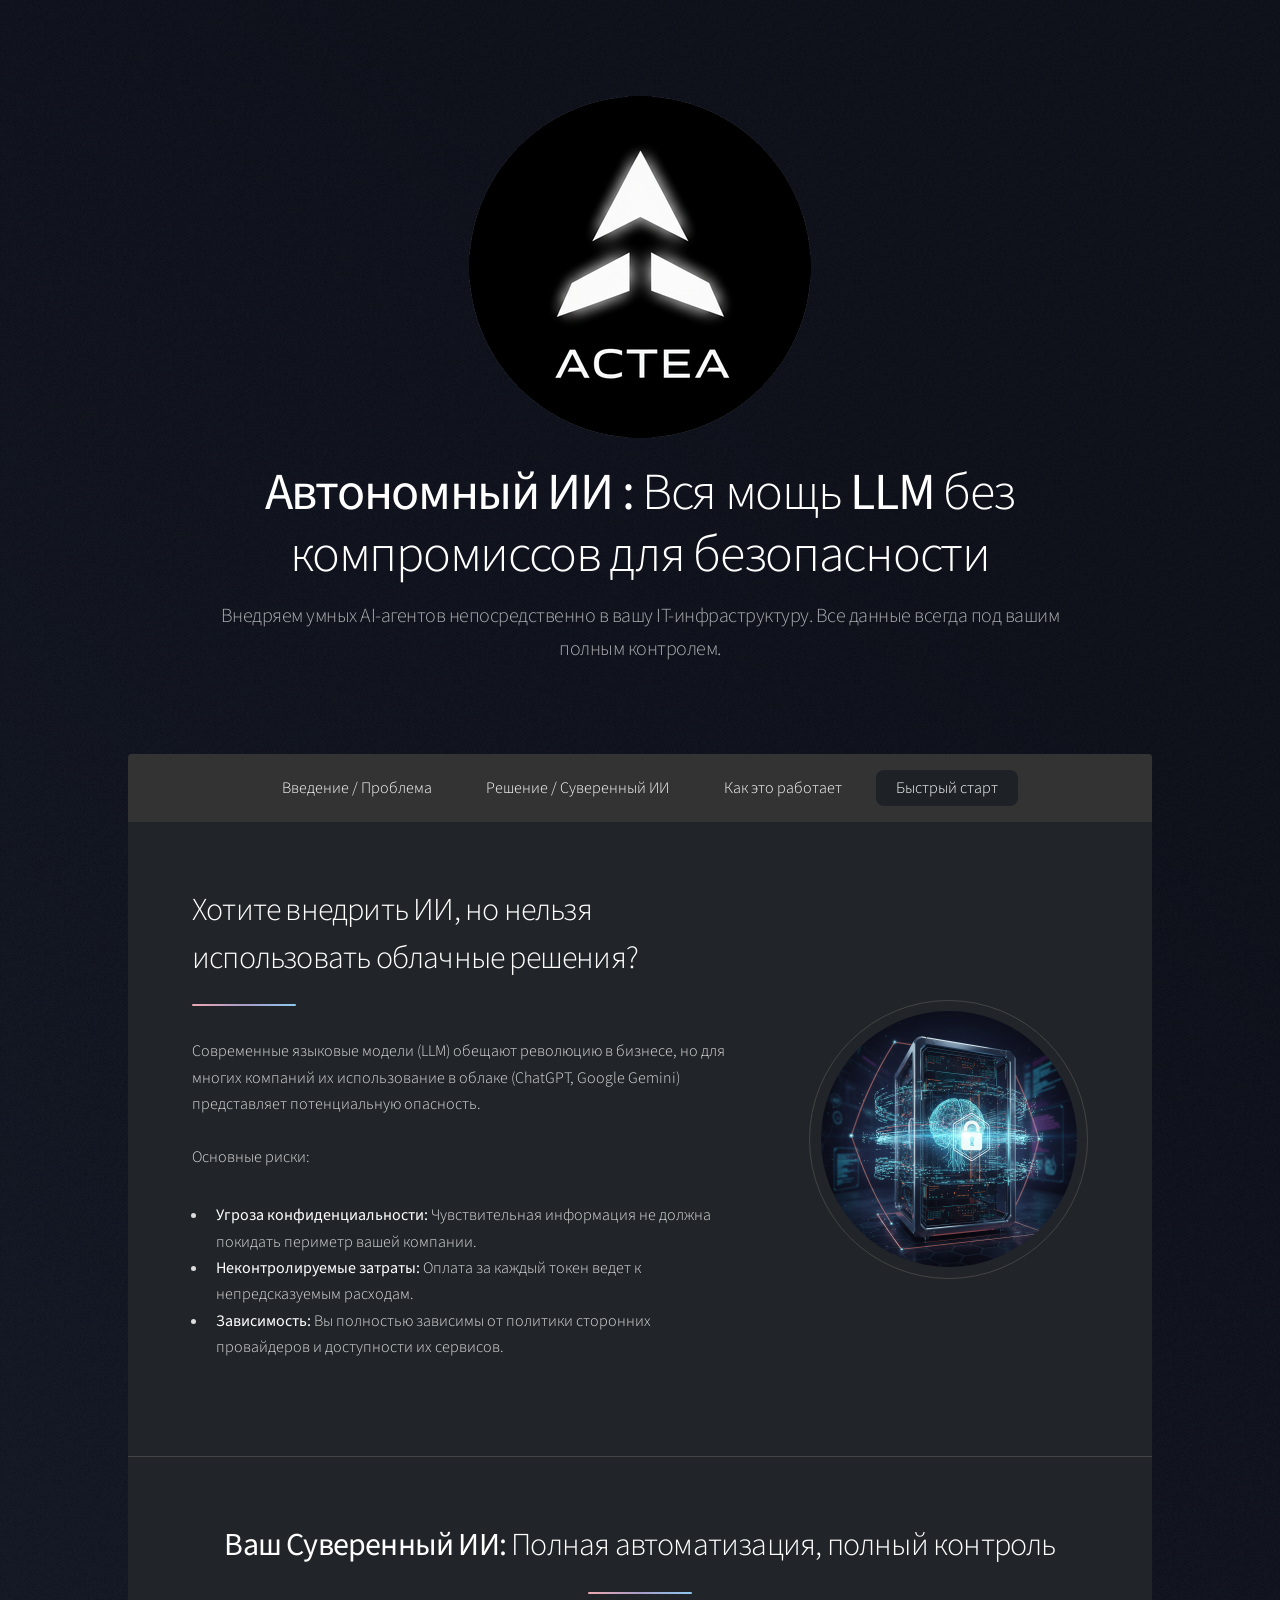
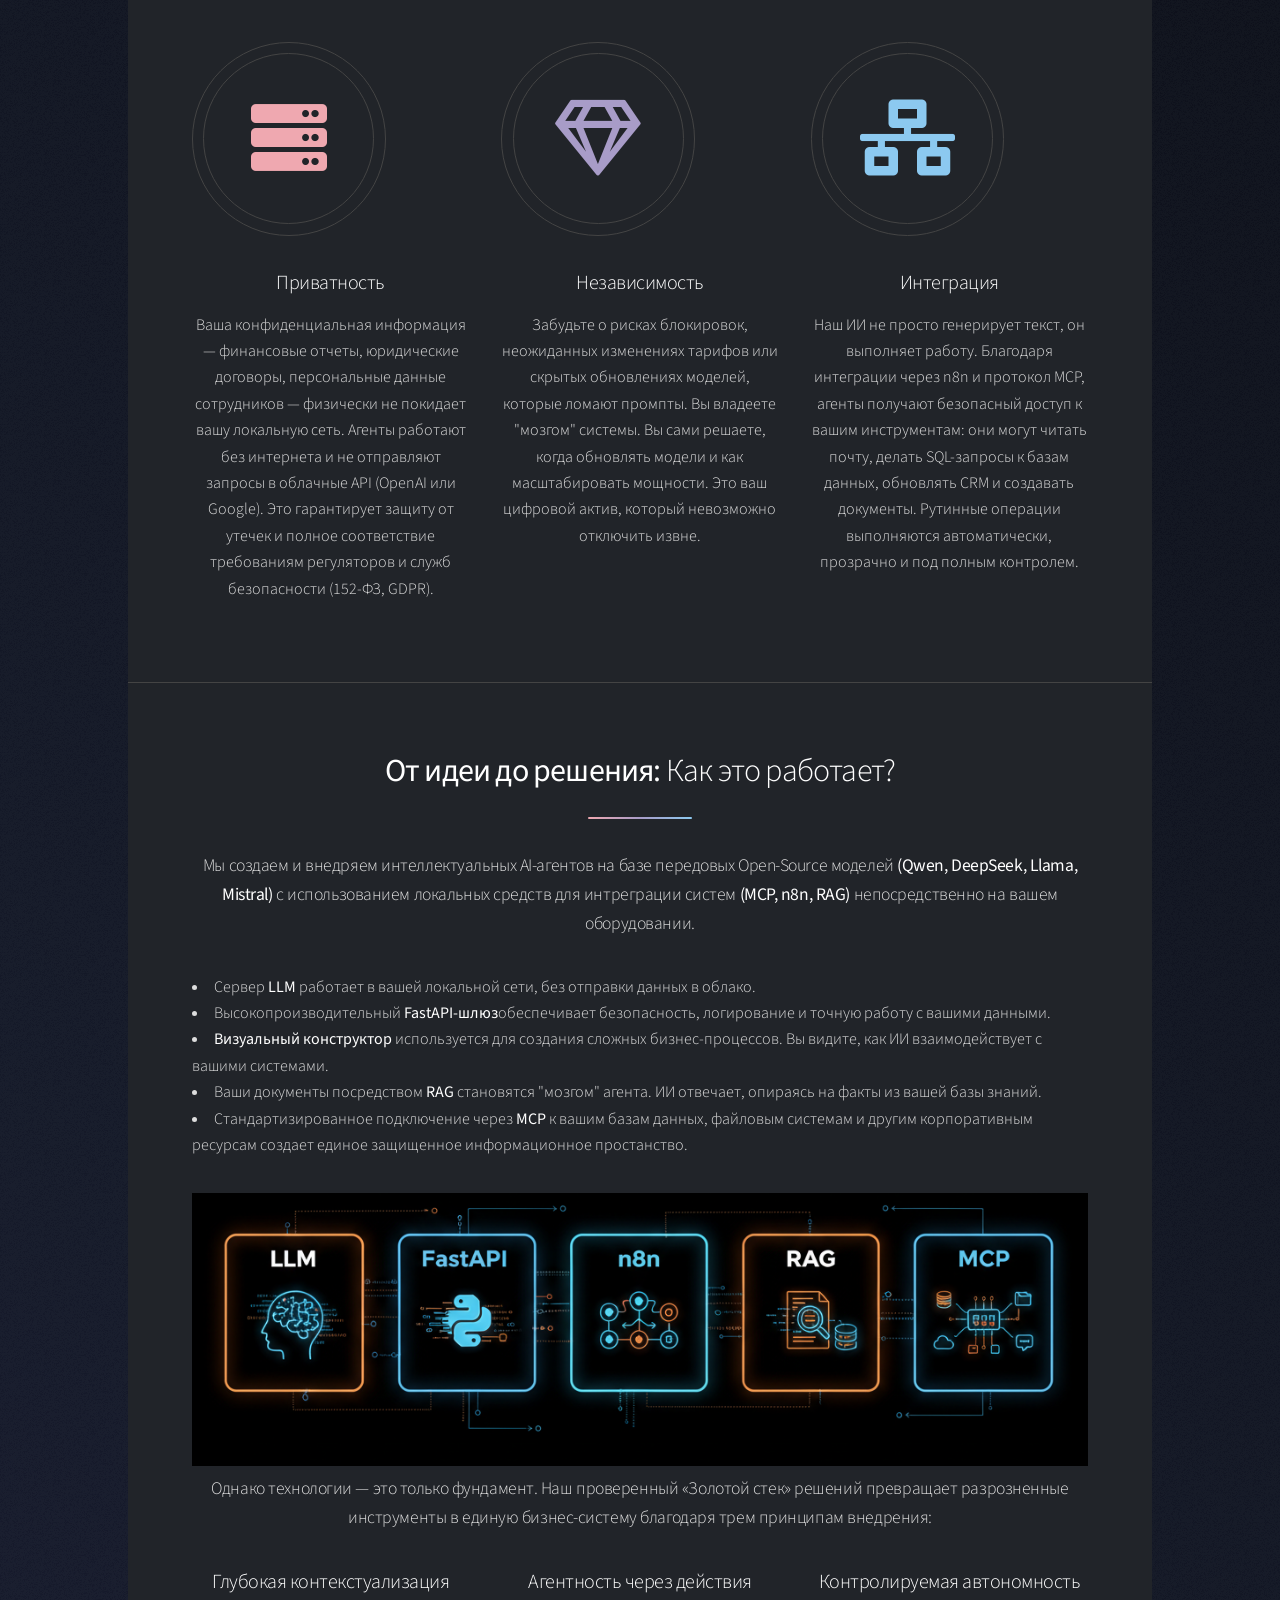
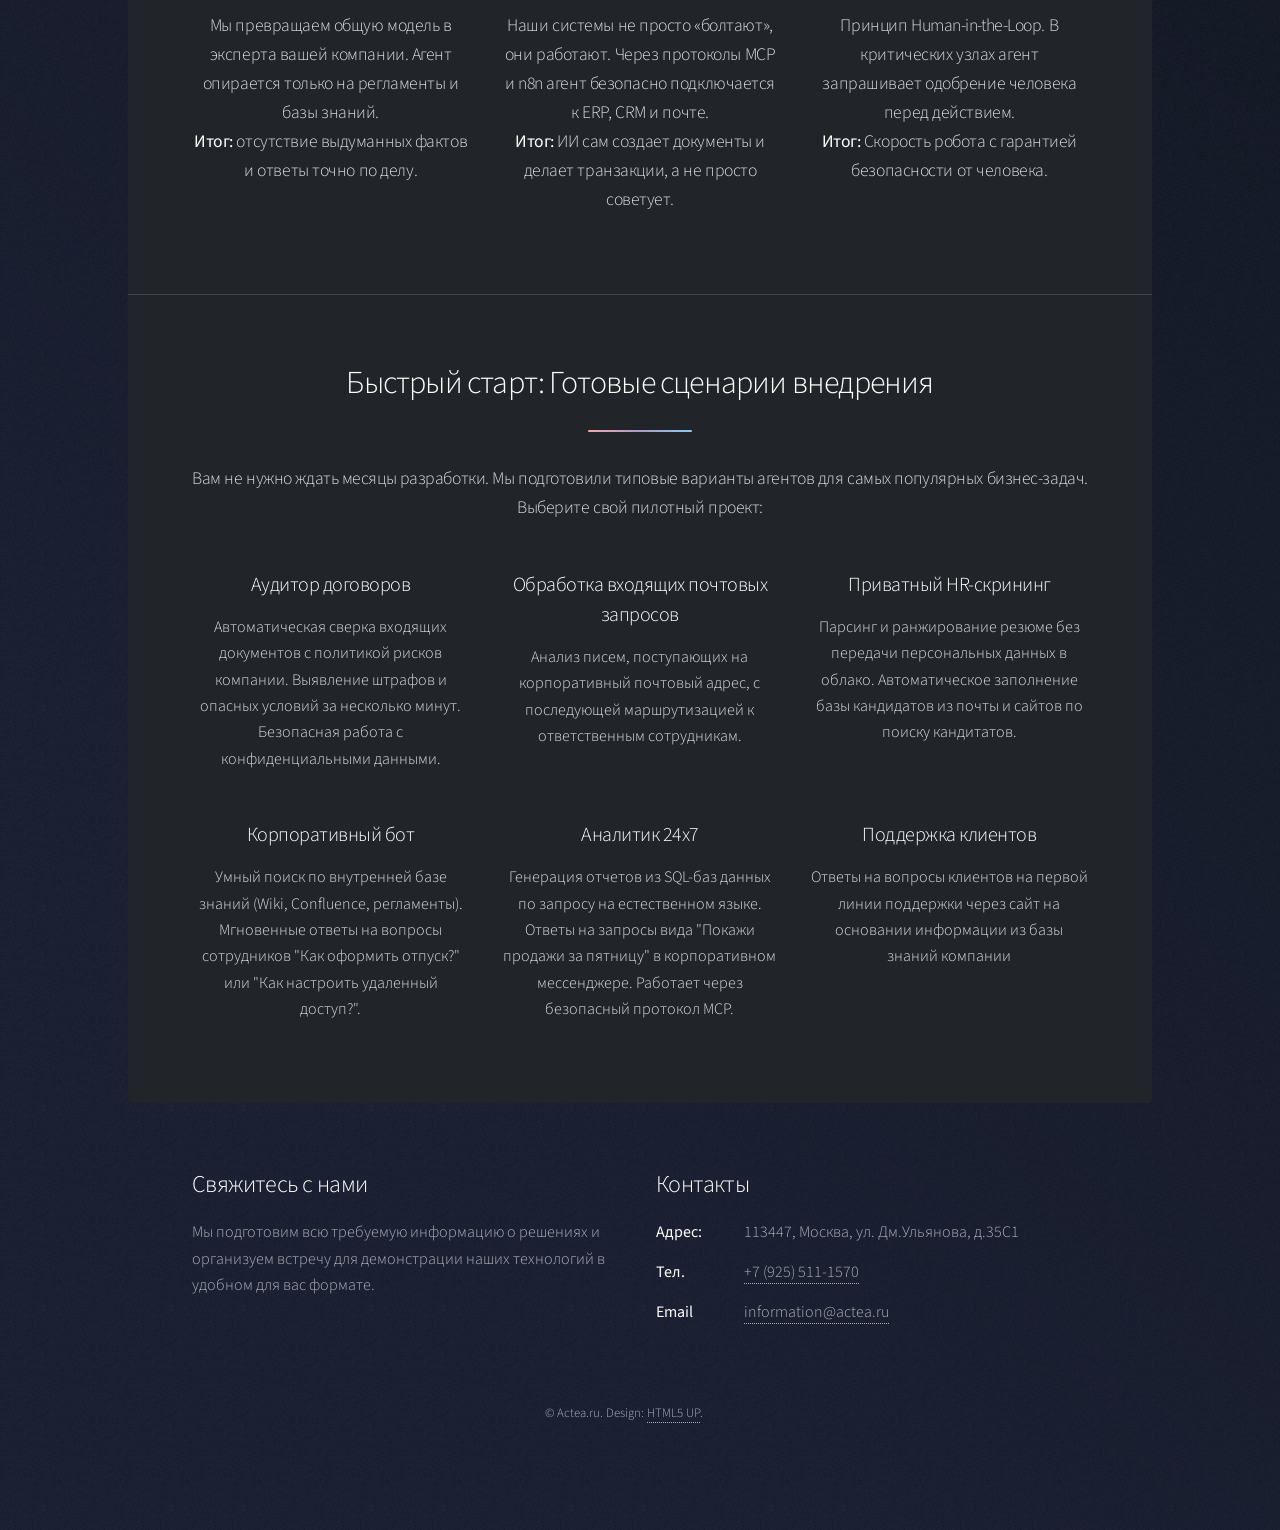
==== commit e388f771: "model" ====
--- a/index.html
+++ b/index.html
@@ -4,8 +4,8 @@
 	<head>
 		<title>Actea.ru - AI Агенты внутри компании</title>
 		<meta property="og:title" content="Actea.ru - AI Агенты внутри компании" />
-		<meta property="og:description" content="Автономный ИИ : Вся мощь LLM без компромиссов для безопасности" />
-		<meta property="og:image" content="https://actea.ru" />
+		<meta property="og:description" content="Автономный ИИ: Вся мощь LLM без компромиссов для безопасности." />
+		<meta property="og:image" content="https://actea.ru/images/actea.jpg" />
 		<meta property="og:url" content="https://actea.ru" />
 		<meta property="og:type" content="website" />
 
@@ -13,7 +13,19 @@
 		<meta name="viewport" content="width=device-width, initial-scale=1, user-scalable=no" />
 		<link rel="stylesheet" href="assets/css/main.css" />
 		<noscript><link rel="stylesheet" href="assets/css/noscript.css" /></noscript>
-		<link rel="icon" href="images/favikon.svg" type="image/svg+xml" sizes="any">
+		<link rel="icon" type="image/svg+xml" href="images/favikon.svg">
+
+		<script type="text/javascript">
+   		 (function(m,e,t,r,i,k,a){
+     	   m[i]=m[i]||function(){(m[i].a=m[i].a||[]).push(arguments)};
+     	   m[i].l=1*new Date();
+     	   for (var j = 0; j < document.scripts.length; j++) {if (document.scripts[j].src === r) { return; }}
+     	   k=e.createElement(t),a=e.getElementsByTagName(t)[0],k.async=1,k.src=r,a.parentNode.insertBefore(k,a)
+   		 })(window, document,'script','https://mc.yandex.ru/metrika/tag.js?id=107670568', 'ym');
+
+  		ym(107670568, 'init', {ssr:true, webvisor:true, clickmap:true, ecommerce:"dataLayer", referrer: document.referrer, url: location.href, accurateTrackBounce:true, trackLinks:true});
+		</script>
+		<noscript><div><img src="https://mc.yandex.ru/watch/107670568" style="position:absolute; left:-9999px;" alt="" /></div></noscript>
 	</head>
 	<body class="is-preload">
 
@@ -90,7 +102,7 @@
 							<section id="second" class="main special">
 								<header class="major">
 									<h2><strong>От идеи до решения:</strong> Как это работает?</h2>
-									<p>Мы создаем и внедряем интеллектуальных AI-агентов на базе передовых Open-Source моделей <strong>(Qwen, DeepSeek R3, Llama 3, Mistral)</strong> с использованием  локальных средств для интреграции систем <strong>(MCP, n8n, RAG)</strong> непосредственно на вашем оборудовании. 
+									<p>Мы создаем и внедряем интеллектуальных AI-агентов на базе передовых Open-Source моделей <strong>(Qwen, DeepSeek, Llama, Mistral)</strong> с использованием  локальных средств для интреграции систем <strong>(MCP, n8n, RAG)</strong> непосредственно на вашем оборудовании. 
 									<li>Сервер <strong>LLM</strong> работает в вашей локальной сети, без отправки данных в облако.
 									<li>Высокопроизводительный <strong>FastAPI-шлюз</strong>обеспечивает безопасность, логирование и точную работу с вашими данными. </li>
 									<li><strong>Визуальный конструктор</strong> используется для создания сложных бизнес-процессов. Вы видите, как ИИ взаимодействует с вашими системами. </li>
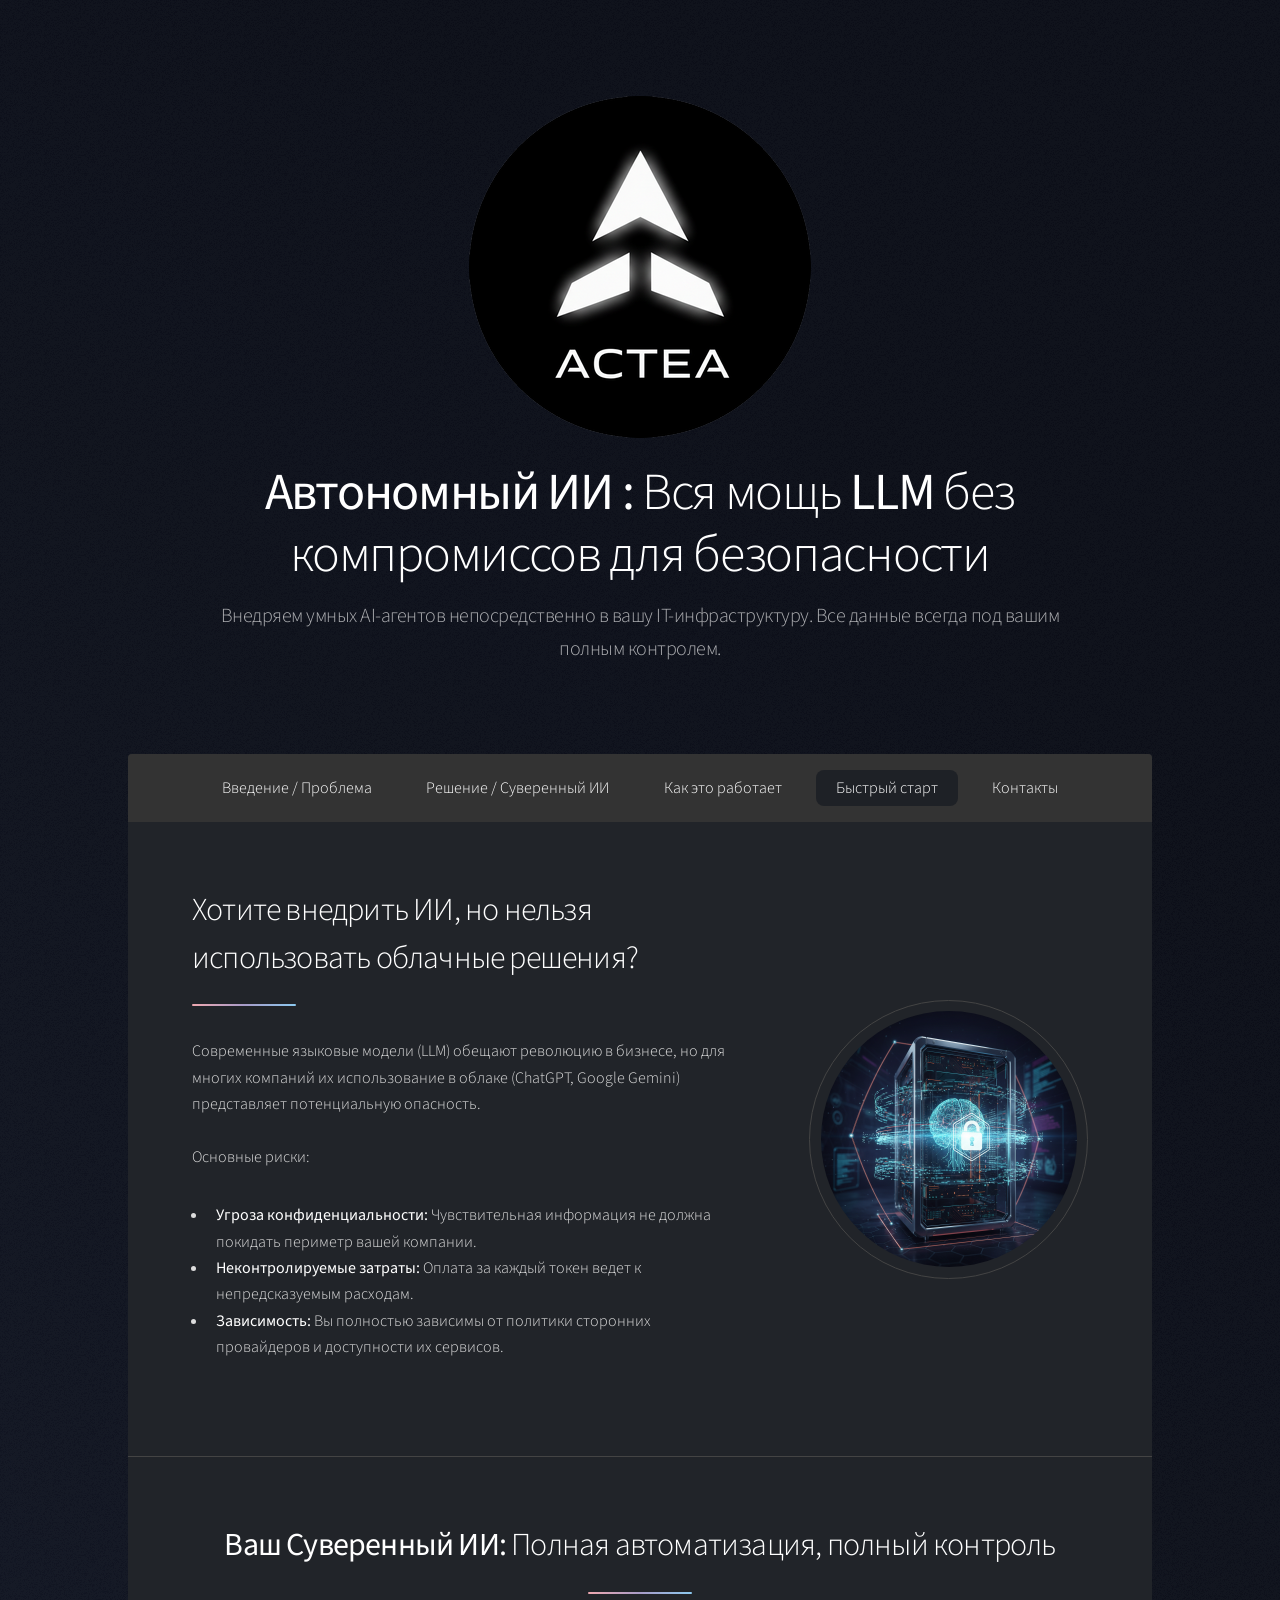
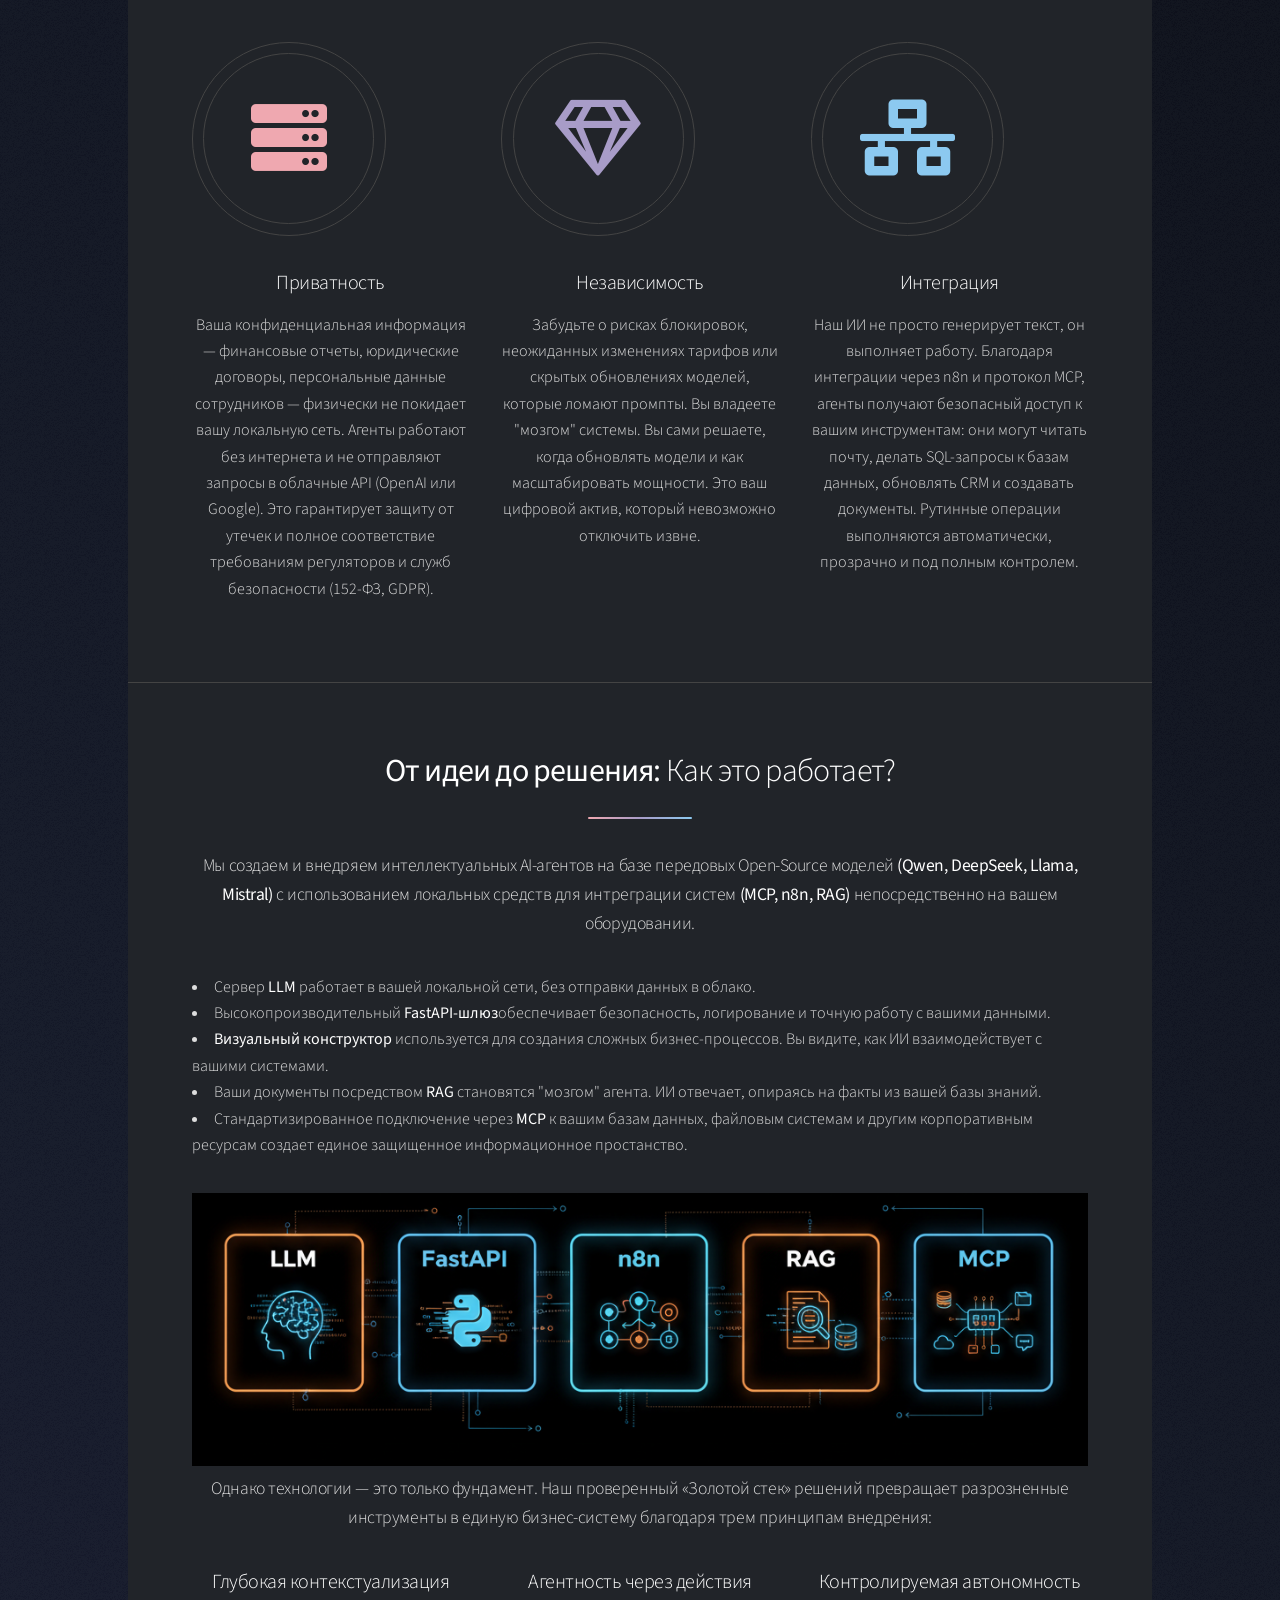
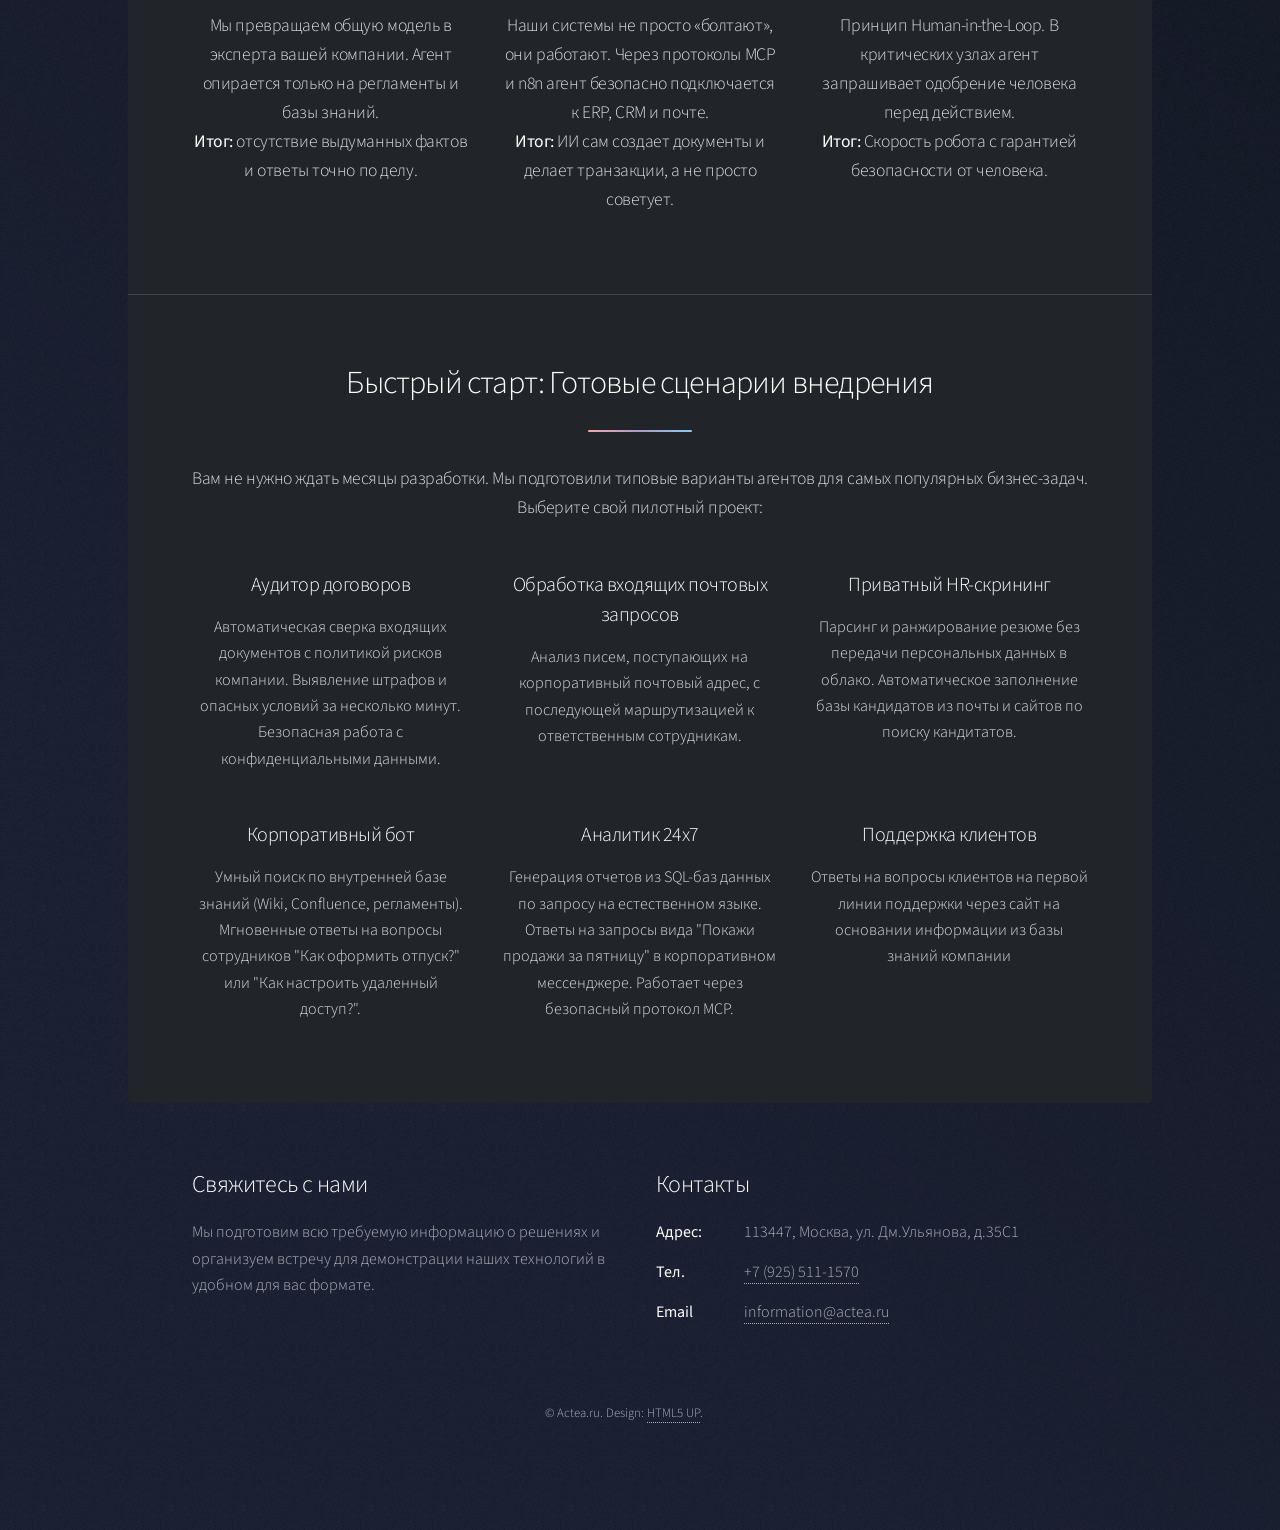
==== commit deb51c21: "footer" ====
--- a/index.html
+++ b/index.html
@@ -47,6 +47,7 @@
 							<li><a href="#first">Решение / Суверенный ИИ</a></li>
 							<li><a href="#second">Как это работает</a></li>
 							<li><a href="#cta">Быстрый старт</a></li>
+							<li><a href="#footer">Контакты</a></li>
 						</ul>
 					</nav>
 
